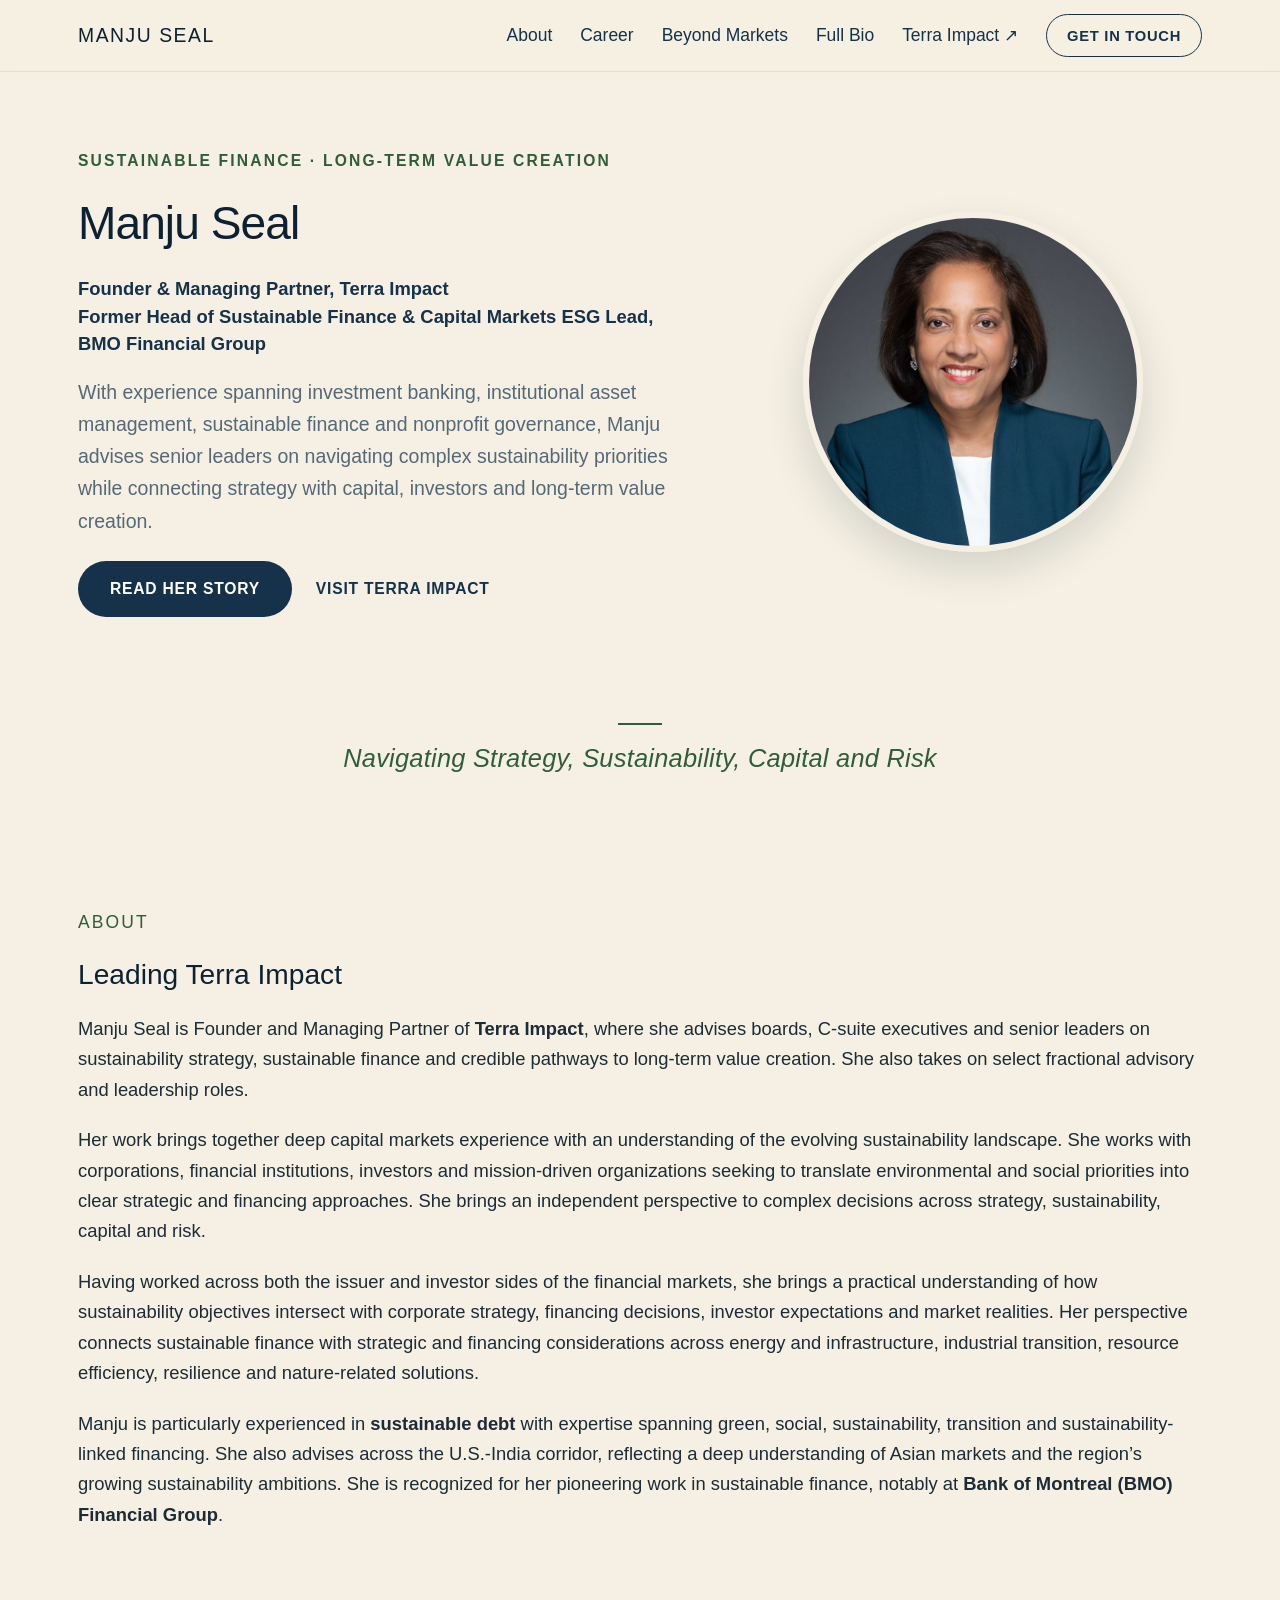
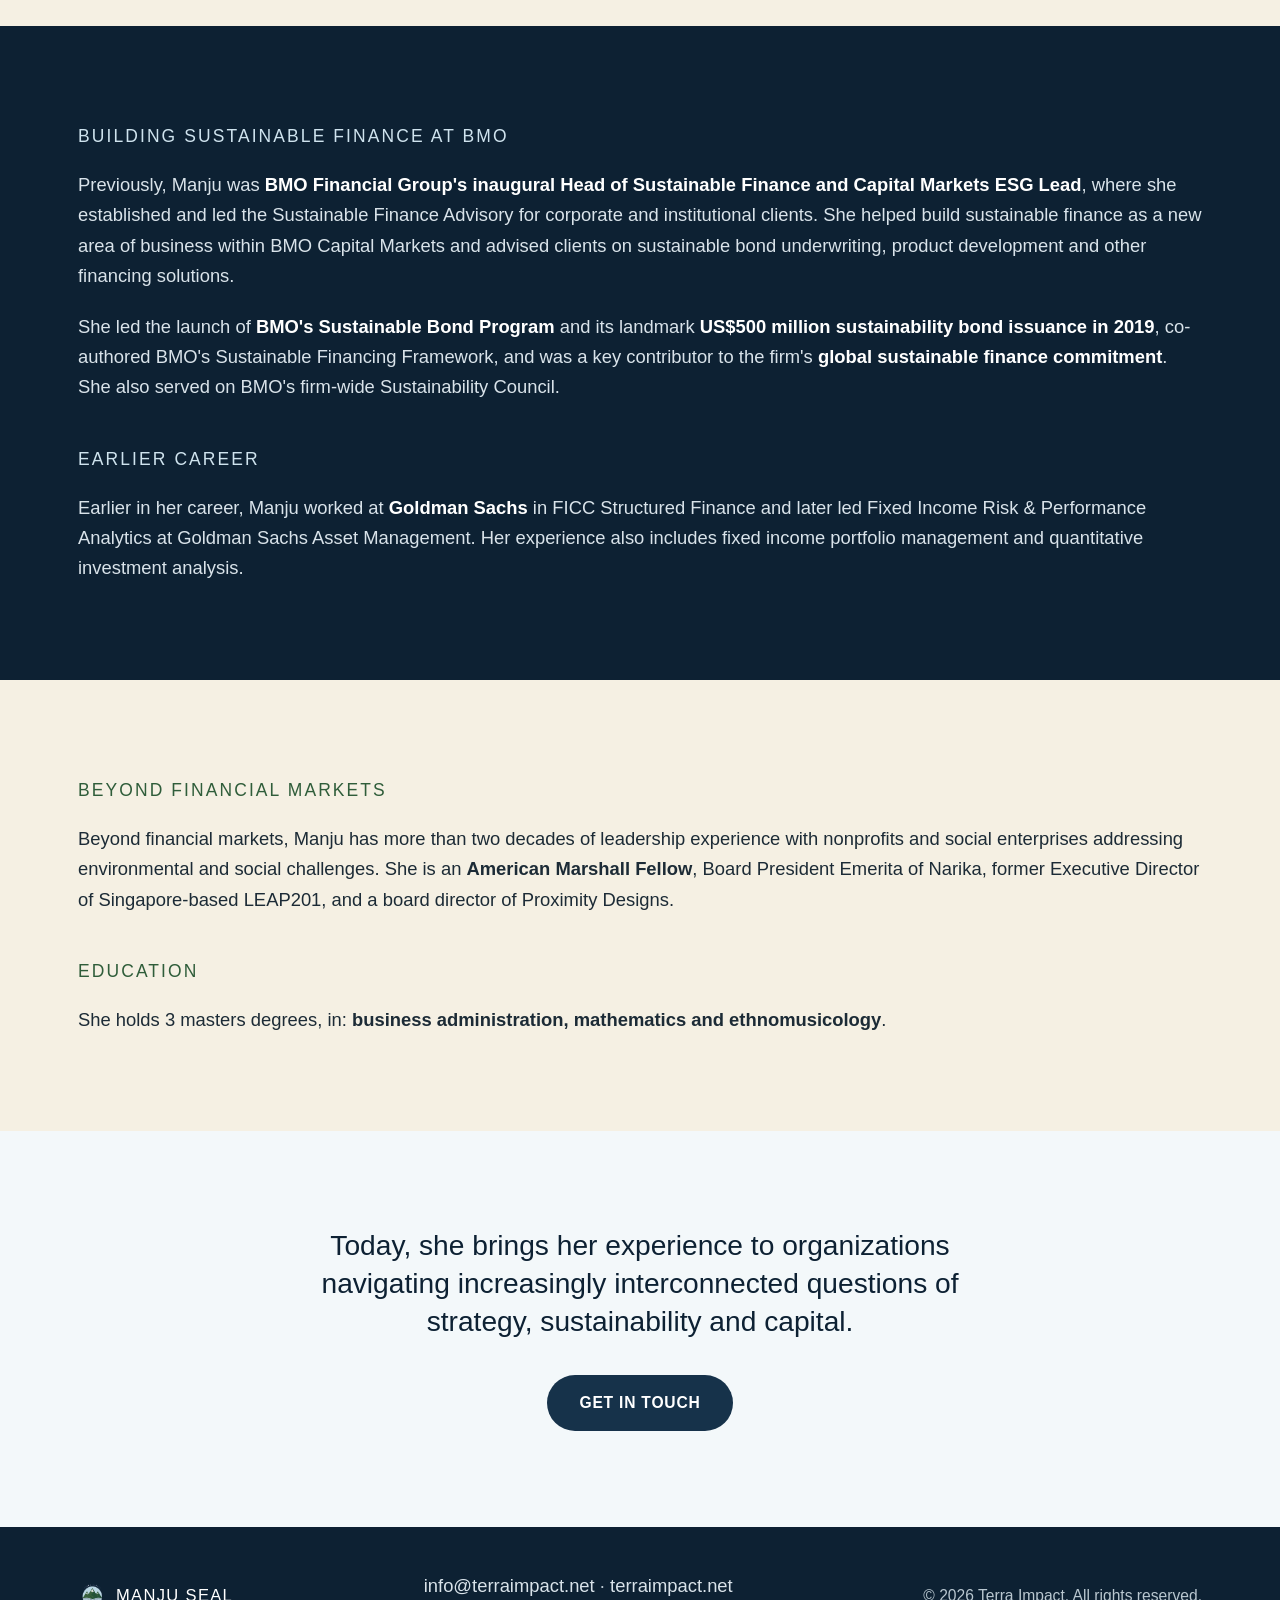
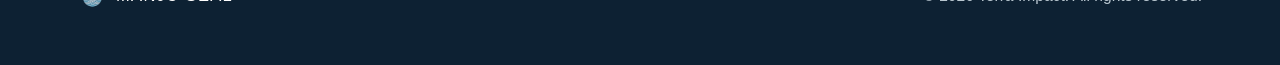
==== index.html @ d2398f26 "Add files via upload" ====
<!DOCTYPE html>
<html lang="en">
<head>
<meta charset="UTF-8">
<meta name="viewport" content="width=device-width, initial-scale=1.0">
<title>Manju Seal | Sustainable Finance &amp; Long-Term Value Creation</title>
<meta name="description" content="Manju Seal is Founder &amp; Managing Partner of Terra Impact and former Head of Sustainable Finance and Capital Markets ESG Lead at BMO Financial Group.">

<link rel="icon" href="data:,">

<link rel="stylesheet" href="style.css">
</head>
<body>

<a class="skip-link" href="#main">Skip to content</a>

<header class="site-header" id="top">
  <div class="wrap header-inner">
    <a class="brand" href="#top">
      <span class="brand-name">MANJU SEAL</span>
    </a>
    <button class="nav-toggle" id="navToggle" aria-label="Toggle navigation" aria-expanded="false">
      <span></span><span></span><span></span>
    </button>
    <nav class="site-nav" id="siteNav">
      <a href="#about">About</a>
      <a href="#career">Career</a>
      <a href="#beyond">Beyond Markets</a>
      <a href="full-bio.html">Full Bio</a>
      <a href="https://terraimpact.net" target="_blank" rel="noopener">Terra Impact &#8599;</a>
      <a href="#contact" class="nav-cta">Get in Touch</a>
    </nav>
  </div>
</header>

<main id="main">

  <!-- HERO -->
  <section class="hero">
    <div class="wrap hero-grid">
      <div class="hero-copy">
        <p class="eyebrow">Sustainable Finance &middot; Long-Term Value Creation</p>
        <h1>Manju Seal</h1>
        <p class="hero-role">Founder &amp; Managing Partner, Terra Impact<br>Former Head of Sustainable Finance &amp; Capital Markets ESG Lead, BMO Financial Group</p>
        <p class="lede">With experience spanning investment banking, institutional asset management, sustainable finance and nonprofit governance, Manju advises senior leaders on navigating complex sustainability priorities while connecting strategy with capital, investors and long-term value creation.</p>
        <div class="hero-actions">
          <a href="#about" class="btn btn-primary">Read Her Story</a>
          <a href="https://terraimpact.net" class="btn btn-ghost" target="_blank" rel="noopener">Visit Terra Impact</a>
        </div>
      </div>
      <div class="hero-mark">
        <div class="headshot-frame">
          <img src="assets/headshot.jpg" alt="Manju Seal" class="headshot-img" onerror="this.parentElement.classList.add('headshot-empty'); this.remove();">
        </div>
      </div>
    </div>
  </section>

  <!-- TAGLINE -->
  <section class="section tagline-section">
    <div class="wrap">
      <div class="tagline-rule"></div>
      <p class="tagline">Navigating Strategy, Sustainability, Capital and Risk</p>
    </div>
  </section>

  <!-- ABOUT -->
  <section class="section" id="about">
    <div class="wrap">
      <p class="kicker">About</p>
      <p class="section-lede">Leading Terra Impact</p>
      <p>Manju Seal is Founder and Managing Partner of <strong>Terra Impact</strong>, where she advises boards, C-suite executives and senior leaders on sustainability strategy, sustainable finance and credible pathways to long-term value creation. She also takes on select fractional advisory and leadership roles.</p>
      <p>Her work brings together deep capital markets experience with an understanding of the evolving sustainability landscape. She works with corporations, financial institutions, investors and mission-driven organizations seeking to translate environmental and social priorities into clear strategic and financing approaches. She brings an independent perspective to complex decisions across strategy, sustainability, capital and risk.</p>
      <p>Having worked across both the issuer and investor sides of the financial markets, she brings a practical understanding of how sustainability objectives intersect with corporate strategy, financing decisions, investor expectations and market realities. Her perspective connects sustainable finance with strategic and financing considerations across energy and infrastructure, industrial transition, resource efficiency, resilience and nature-related solutions.</p>
      <p>Manju is particularly experienced in <strong>sustainable debt</strong> with expertise spanning green, social, sustainability, transition and sustainability-linked financing. She also advises across the U.S.-India corridor, reflecting a deep understanding of Asian markets and the region&rsquo;s growing sustainability ambitions. She is recognized for her pioneering work in sustainable finance, notably at <strong>Bank of Montreal (BMO) Financial Group</strong>.</p>
    </div>
  </section>

  <!-- CAREER -->
  <section class="section dark-band" id="career">
    <div class="wrap">
      <p class="kicker">Building Sustainable Finance at BMO</p>
      <p>Previously, Manju was <strong>BMO Financial Group's inaugural Head of Sustainable Finance and Capital Markets ESG Lead</strong>, where she established and led the Sustainable Finance Advisory for corporate and institutional clients. She helped build sustainable finance as a new area of business within BMO Capital Markets and advised clients on sustainable bond underwriting, product development and other financing solutions.</p>
      <p>She led the launch of <strong>BMO's Sustainable Bond Program</strong> and its landmark <strong>US$500 million sustainability bond issuance in 2019</strong>, co-authored BMO's Sustainable Financing Framework, and was a key contributor to the firm's <strong>global sustainable finance commitment</strong>. She also served on BMO's firm-wide Sustainability Council.</p>

      <p class="kicker" style="margin-top:2.4em;">Earlier Career</p>
      <p>Earlier in her career, Manju worked at <strong>Goldman Sachs</strong> in FICC Structured Finance and later led Fixed Income Risk &amp; Performance Analytics at Goldman Sachs Asset Management. Her experience also includes fixed income portfolio management and quantitative investment analysis.</p>
    </div>
  </section>

  <!-- BEYOND MARKETS -->
  <section class="section" id="beyond">
    <div class="wrap">
      <p class="kicker">Beyond Financial Markets</p>
      <p>Beyond financial markets, Manju has more than two decades of leadership experience with nonprofits and social enterprises addressing environmental and social challenges. She is an <strong>American Marshall Fellow</strong>, Board President Emerita of Narika, former Executive Director of Singapore-based LEAP201, and a board director of Proximity Designs.</p>

      <p class="kicker" style="margin-top:2.4em;">Education</p>
      <p>She holds 3 masters degrees, in: <strong>business administration, mathematics and ethnomusicology</strong>.</p>
    </div>
  </section>

  <!-- CONTACT -->
  <section class="section closing" id="contact">
    <div class="wrap narrow">
      <p class="section-lede center">Today, she brings her experience to organizations navigating increasingly interconnected questions of strategy, sustainability and capital.</p>
      <div class="center">
        <a href="mailto:info@terraimpact.net" class="btn btn-primary">Get in Touch</a>
      </div>
    </div>
  </section>

</main>

<footer class="site-footer">
  <div class="wrap footer-inner">
    <div class="footer-brand">
      <img src="assets/logo.png" alt="Terra Impact" class="footer-mark">
      <span>MANJU SEAL</span>
    </div>
    <p class="footer-contact"><a href="mailto:info@terraimpact.net">info@terraimpact.net</a> &middot; <a href="https://terraimpact.net" target="_blank" rel="noopener">terraimpact.net</a></p>
    <p class="footer-copy">&copy; <span id="year"></span> Terra Impact. All rights reserved.</p>
  </div>
</footer>

<script src="script.js"></script>
</body>
</html>
---- style.css ----
/* ---------- Design tokens ---------- */
:root{
  --navy: #16324a;
  --navy-deep: #0d2133;
  --forest: #2f5d3a;
  --forest-dark: #204028;
  --sky: #cfe3ee;
  --sky-light: #f3f8fa;
  --cream: #f5f0e3;
  --ink: #1c2b36;
  --muted: #566878;
  --white: #f5f0e3;
  --line: #e5dfd0;
  --radius: 10px;
  --font: "Optima", "Optima Nova", "Optima Std", Candara, "Segoe UI", "Century Gothic", "URW Gothic", sans-serif;
  --serif: var(--font);
  --sans: var(--font);
  --max: 1180px;
  --max-narrow: 800px;
}

*,*::before,*::after{ box-sizing: border-box; }
html{ scroll-behavior: smooth; font-size: 115%; }
body{
  margin:0;
  font-family: var(--font);
  font-weight: 500;
  color: var(--ink);
  background: var(--white);
  line-height: 1.65;
  -webkit-font-smoothing: antialiased;
}
img{ max-width:100%; display:block; }
a{ color: inherit; }

.wrap{
  max-width: var(--max);
  margin: 0 auto;
  padding: 0 28px;
}
.wrap.narrow{ max-width: var(--max-narrow); }

.skip-link{
  position:absolute; left:-999px; top:auto;
  background:var(--navy); color:#fff; padding:12px 18px; z-index:200;
}
.skip-link:focus{ left: 16px; top: 16px; }

h1,h2,h3,h4{
  font-family: var(--serif);
  font-weight: 500;
  color: var(--navy-deep);
  margin: 0 0 0.5em;
}
h1{ letter-spacing: -0.02em; }

p{ margin: 0 0 1.1em; }
p:last-child{ margin-bottom:0; }

.kicker{
  font-family: var(--serif);
  font-size: 0.95rem;
  letter-spacing: 0.12em;
  text-transform: uppercase;
  color: var(--forest);
  margin: 0 0 1.1em;
}
.kicker.center{ text-align:center; }
.kicker.light{ color: var(--sky); text-shadow: 0 1px 10px rgba(9,20,30,0.55); }

.section-lede{
  font-family: var(--serif);
  font-size: clamp(1.4rem, 2.2vw, 1.9rem);
  color: var(--navy-deep);
  line-height: 1.35;
  margin-bottom: 0.7em;
}
.section-lede.center{ text-align:center; }
.section-lede.light{ color:#fff; text-shadow: 0 2px 16px rgba(9,20,30,0.55); }

.callout{
  font-family: var(--serif);
  font-size: 1.25rem;
  color: var(--navy);
  border-left: 3px solid var(--forest);
  padding-left: 1.1em;
  margin-top: 1.6em;
}

.center{ text-align:center; }
.light{ color: #eef3f6; text-shadow: 0 1px 10px rgba(9,20,30,0.5); }

/* ---------- Buttons ---------- */
.btn{
  display:inline-block;
  font-family: var(--sans);
  font-weight: 600;
  font-size: 0.85rem;
  letter-spacing: 0.05em;
  text-transform: uppercase;
  padding: 15px 32px;
  border-radius: 999px;
  text-decoration:none;
  transition: transform .15s ease, background .15s ease, color .15s ease, box-shadow .15s ease;
}
.btn-primary{
  background: var(--navy);
  color: #fff;
}
.btn-primary:hover{ background: var(--forest-dark); transform: translateY(-1px); }
.btn-ghost{
  background:none;
  border:none;
  color: var(--navy);
  padding: 15px 4px;
}
.btn-ghost:hover{ color: var(--forest); text-decoration: underline; }

/* ---------- Header ---------- */
.site-header{
  position: sticky; top:0; z-index: 100;
  background: rgba(245,240,227,0.94);
  backdrop-filter: saturate(180%) blur(8px);
  border-bottom: 1px solid var(--line);
}
.header-inner{
  display:flex; align-items:center; justify-content:space-between;
  padding-top: 14px; padding-bottom: 14px;
}
.brand{
  display:flex; align-items:center; gap:12px;
  text-decoration:none;
}
.brand-mark{ width: 40px; height:40px; }
.brand-name{
  font-family: var(--serif);
  font-size: 1.05rem;
  letter-spacing: 0.08em;
  color: var(--navy-deep);
}
.site-nav{
  display:flex; align-items:center; gap: 28px;
  font-size: 0.95rem;
}
.site-nav a{
  text-decoration:none;
  color: var(--navy);
}
.site-nav a:not(.nav-cta):hover{ color: var(--forest); }
.nav-cta{
  background: transparent;
  border: 1.5px solid var(--navy);
  color: var(--navy) !important;
  padding: 8.5px 20px;
  border-radius: 999px;
  font-weight: 600;
  font-size: 0.8rem;
  letter-spacing: 0.05em;
  text-transform: uppercase;
}
.nav-cta:hover{ background: var(--navy); color:#fff !important; }

.nav-toggle{
  display:none;
  flex-direction:column;
  justify-content:center;
  gap:5px;
  width:32px; height:32px;
  background:none; border:none; cursor:pointer;
  padding:0;
}
.nav-toggle span{
  display:block; height:2px; width:100%;
  background: var(--navy-deep);
}

/* ---------- Hero ---------- */
.hero{
  background: var(--cream);
  padding: 76px 0 90px;
}
.hero-grid{
  display:grid;
  grid-template-columns: 1.15fr 0.85fr;
  align-items:center;
  gap: 48px;
}
.hero .eyebrow{
  font-family: var(--font);
  font-size: 0.85rem;
  font-weight: 600;
  letter-spacing: 0.14em;
  text-transform: uppercase;
  color: var(--forest);
  margin-bottom: 20px;
}
.hero h1{
  color: var(--navy-deep);
  font-size: clamp(2rem, 3.6vw, 2.9rem);
  line-height: 1.28;
  font-weight: 500;
  margin-bottom: 22px;
}
.hero .lede{
  color: var(--muted);
  font-size: 1.06rem;
  max-width: 620px;
}
.hero-actions{
  display:flex; flex-wrap:wrap; align-items:center; gap: 8px 20px;
  margin-top: 24px;
}
.hero-mark{
  display:flex;
  justify-content:center;
}
.hero-logo-graphic{
  width: 100%;
  max-width: 380px;
}

/* ---------- Generic sections ---------- */
.section{
  padding: 96px 0;
}
.market{ background: var(--sky-light); }

/* ---------- Services ---------- */
.service-grid{
  display:grid;
  grid-template-columns: repeat(2, 1fr);
  gap: 28px;
  margin-top: 20px;
}
.service-card{
  background: var(--white);
  border: 1px solid var(--line);
  border-radius: var(--radius);
  padding: 36px;
  position:relative;
}
.service-index{
  font-family: var(--serif);
  color: var(--sky);
  font-size: 2.6rem;
  line-height:1;
  position:absolute;
  top: 24px; right: 30px;
}
.service-card h3{
  font-size: 1.35rem;
  max-width: 85%;
}
.service-tag{
  font-family: var(--serif);
  color: var(--forest);
  font-size: 1.05rem;
  margin-bottom: 0.9em;
}
.service-work-label{
  font-weight: 600;
  font-size: 0.9rem;
  color: var(--navy);
  margin-bottom: 0.5em;
}
.service-card ul{
  margin: 0 0 1.1em;
  padding-left: 1.1em;
}
.service-card li{
  margin-bottom: 0.4em;
  color: var(--ink);
}
.service-foot{
  color: var(--muted);
  font-size: 0.96rem;
  border-top: 1px solid var(--line);
  padding-top: 1em;
  margin-top: 1.2em;
}

/* ---------- Why / dark band (shared dark-section treatment) ---------- */
.why, .dark-band{ background: var(--navy-deep); color: #eef3f6; }
.why .kicker, .dark-band .kicker{ color: var(--sky); }
.why p, .dark-band p{ color: #d9e3ea; }
.dark-band strong{ color: #fff; }

/* ---------- Hero role / headshot / stats (manjuseal.com) ---------- */
.hero-role{
  font-family: var(--font);
  font-size: 1rem;
  font-weight: 600;
  color: var(--navy);
  line-height: 1.5;
  margin-bottom: 18px;
}
.headshot-frame{
  position:relative;
  width: 100%;
  max-width: 340px;
  aspect-ratio: 1 / 1;
  margin: 0 auto;
  border-radius: 50%;
  overflow:hidden;
  background: linear-gradient(160deg, var(--sky) 0%, var(--sky-light) 100%);
  border: 6px solid var(--white);
  box-shadow: 0 18px 40px rgba(13,33,51,0.14);
}
.headshot-img{
  width:100%; height:100%;
  object-fit: cover;
}
.headshot-empty::after{
  content: "MS";
  position:absolute; inset:0;
  display:flex; align-items:center; justify-content:center;
  font-family: var(--font);
  font-weight:600;
  font-size: 4.5rem;
  letter-spacing: 0.04em;
  color: var(--navy);
  opacity: 0.35;
}

.tagline-section{ padding: 16px 0 36px; }
.tagline-rule{
  width: 44px;
  height: 2px;
  background: var(--forest);
  margin: 0 auto 16px;
}
.tagline{
  font-family: var(--serif);
  font-style: italic;
  font-weight: 500;
  font-size: clamp(1.38rem, 1.8vw, 1.53rem);
  color: var(--forest);
  text-align: center;
  max-width: none;
  margin: 0 auto;
  line-height: 1.4;
  letter-spacing: 0.01em;
  white-space: nowrap;
}
@media (max-width: 900px){
  .tagline{ white-space: normal; max-width: 480px; }
}

.glance{ padding: 64px 0; }
.stat-grid{
  display:grid;
  grid-template-columns: repeat(3, 1fr);
  gap: 24px;
  max-width: 760px;
  margin: 0 auto;
}
.stat{
  text-align:center;
  padding: 8px 12px;
  border-left: 2px solid var(--line);
}
.stat:first-child{ border-left: none; }
.stat-num{
  display:block;
  font-family: var(--font);
  font-weight:600;
  font-size: 1.9rem;
  color: var(--forest);
  margin-bottom: 8px;
}
.stat-label{
  display:block;
  font-size: 0.86rem;
  color: var(--muted);
  line-height:1.5;
}
.why-grid{
  display:grid;
  grid-template-columns: repeat(5, 1fr);
  gap: 20px;
  margin-top: 44px;
}
.why-item{
  background: rgba(255,255,255,0.05);
  border: 1px solid rgba(255,255,255,0.12);
  border-radius: var(--radius);
  padding: 26px 22px;
}
.why-item h4{
  color: #fff;
  font-size: 1.05rem;
  margin-bottom: 0.5em;
}
.why-item p{
  color: #c3d1da;
  font-size: 0.95rem;
  margin: 0;
}

/* ---------- Media banner (background photo + readable text) ---------- */
.hero-media{
  position:absolute; inset:0;
  background-size: cover;
  background-position: center;
}
.hero-scrim{
  position:absolute; inset:0;
  background: linear-gradient(100deg, rgba(9,20,30,0.82) 0%, rgba(9,20,30,0.6) 32%, rgba(9,20,30,0.18) 62%, rgba(9,20,30,0.05) 100%);
}

/* ---------- Global ---------- */
.global{
  position:relative;
  min-height: 70vh;
  display:flex;
  align-items:center;
  overflow:hidden;
  color:#fff;
}
.global-content{ position:relative; max-width: 760px; padding-top: 90px; padding-bottom: 90px; }
.global-content p{ margin-bottom: 1em; text-shadow: 0 1px 10px rgba(9,20,30,0.5); }

/* ---------- Full bio page ---------- */
.bio-hero{ text-align:center; padding: 64px 0 24px; }
.bio-content{ padding-top: 24px; }
.bio-hero-inner{ max-width: 640px; margin: 0 auto; }
.bio-hero .eyebrow{ justify-content:center; }
.bio-hero .hero-role{ margin-bottom: 0; }
.bio-portrait-ring{
  width: 220px;
  height: 220px;
  margin: 0 auto 30px;
  border-radius: 50%;
  padding: 6px;
  background: linear-gradient(155deg, var(--forest) 0%, var(--sky) 100%);
  box-shadow: 0 20px 48px rgba(13,33,51,0.18);
}
.bio-portrait-ring .headshot-frame{
  width: 100%;
  max-width: none;
  aspect-ratio: 1 / 1;
  border-width: 5px;
  box-shadow: none;
  margin: 0;
}
.bio-back{ margin-top: 2.6em; display:flex; flex-wrap:wrap; justify-content:center; gap: 8px 20px; }

/* ---------- Founder ---------- */
.founder-card{
  background: var(--sky-light);
  border: 1px solid var(--line);
  border-radius: var(--radius);
  padding: 44px;
}
.founder-title{
  font-family: var(--serif);
  color: var(--forest);
  font-size: 1.05rem;
  margin-bottom: 1em;
}
.bio-toggle{ margin-top: 1.6em; }
.bio-toggle summary{
  cursor:pointer;
  font-family: var(--serif);
  color: var(--navy-deep);
  font-weight: 500;
  font-size: 1.05rem;
  list-style:none;
}
.bio-toggle summary::-webkit-details-marker{ display:none; }
.bio-toggle summary::before{ content: ""; }
.full-bio{
  margin-top: 24px;
  padding-top: 24px;
  border-top: 1px solid var(--line);
}
.full-bio p{ color: var(--ink); }

/* ---------- Closing ---------- */
.closing{ background: var(--sky-light); }
.closing .btn{ margin-top: 14px; }

/* ---------- Footer ---------- */
.site-footer{
  background: var(--navy-deep);
  color: #b9c7d0;
  padding: 44px 0;
}
.footer-inner{
  display:flex; flex-wrap:wrap; align-items:center; justify-content:space-between; gap: 16px;
}
.footer-brand{ display:flex; align-items:center; gap:10px; }
.footer-mark{ width:28px; height:28px; }
.footer-brand span{
  font-family: var(--serif);
  letter-spacing: 0.08em;
  color:#fff;
  font-size: 0.9rem;
}
.footer-contact a{ text-decoration:none; color:#d9e3ea; }
.footer-contact a:hover{ color:#fff; }
.footer-copy{ font-size: 0.85rem; margin:0; }

/* ---------- Responsive ---------- */
@media (max-width: 900px){
  .service-grid{ grid-template-columns: 1fr; }
  .why-grid{ grid-template-columns: repeat(2, 1fr); }
  .hero-grid{ grid-template-columns: 1fr; gap: 8px; }
  .hero-mark{ order: -1; }
  .hero-logo-graphic{ max-width: 220px; margin: 0 auto 8px; }
  .headshot-frame{ max-width: 220px; margin-bottom: 8px; }
  .stat-grid{ grid-template-columns: 1fr; gap: 28px; }
  .stat{ border-left:none; }
}

@media (max-width: 720px){
  .nav-toggle{ display:flex; }
  .site-nav{
    position:absolute;
    top: 100%; left:0; right:0;
    background: var(--white);
    border-bottom: 1px solid var(--line);
    flex-direction:column;
    align-items:flex-start;
    gap: 0;
    padding: 8px 28px 20px;
    display:none;
  }
  .site-nav.open{ display:flex; }
  .site-nav a{ padding: 12px 0; width:100%; }
  .nav-cta{ margin-top: 8px; text-align:center; }

  .hero{ padding: 44px 0 56px; }
  .section{ padding: 64px 0; }
  .why-grid{ grid-template-columns: 1fr; }
  .founder-card{ padding: 28px; }
}
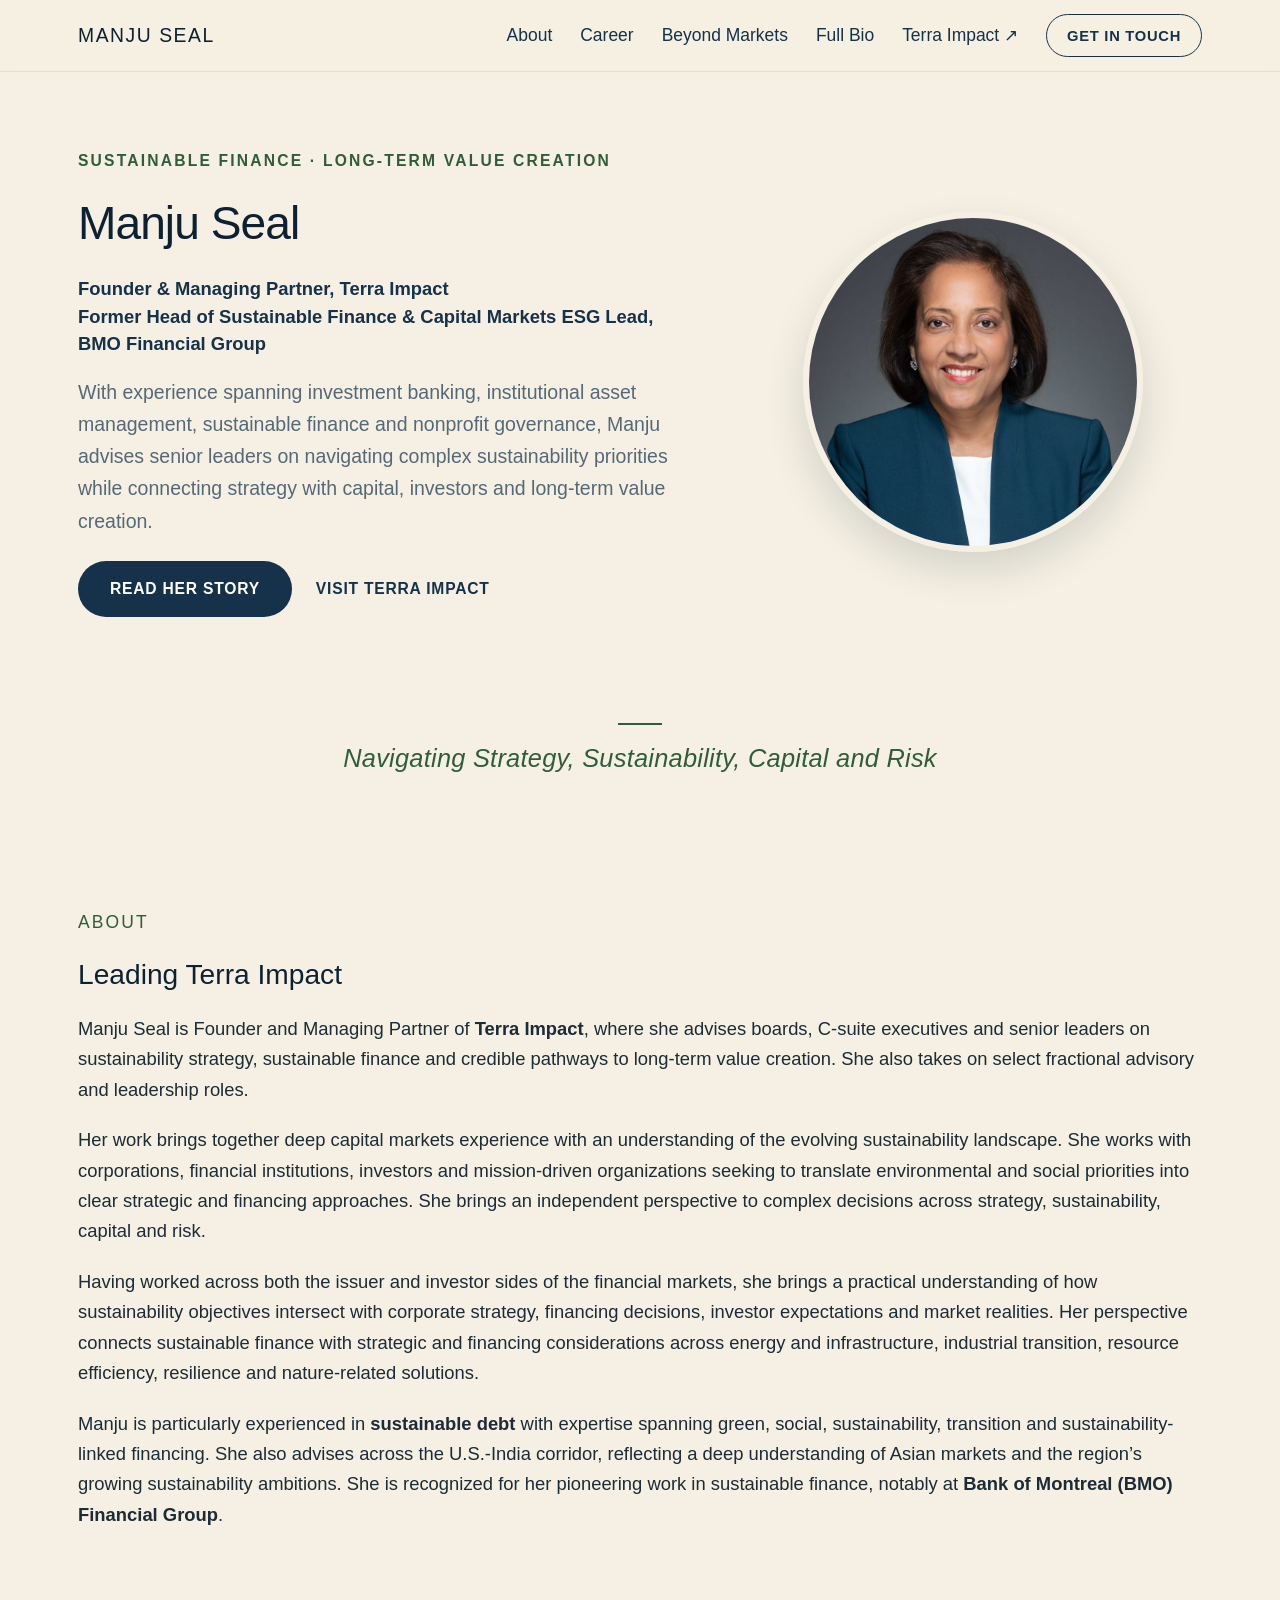
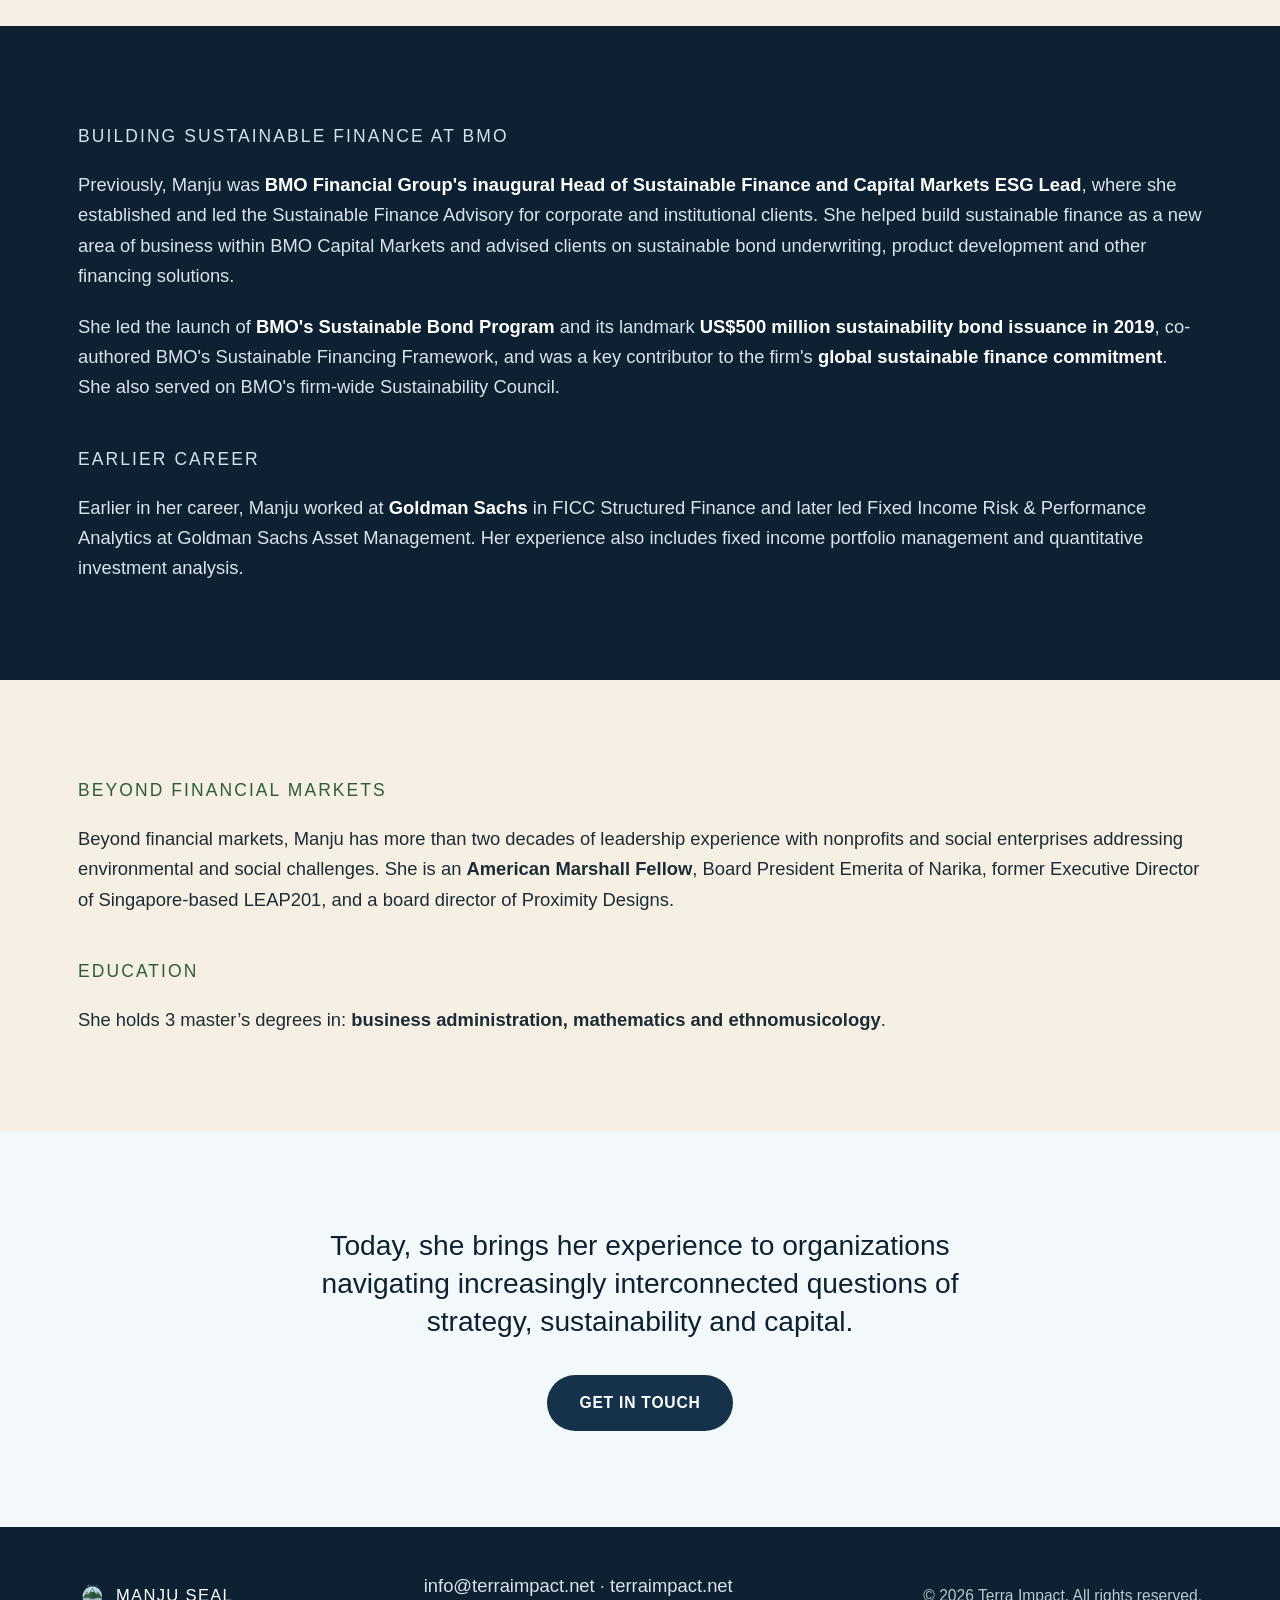
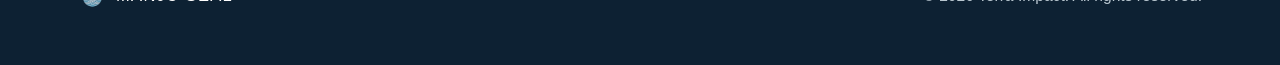
==== commit 0b1fb505: "Add files via upload" ====
--- a/index.html
+++ b/index.html
@@ -95,7 +95,7 @@
       <p>Beyond financial markets, Manju has more than two decades of leadership experience with nonprofits and social enterprises addressing environmental and social challenges. She is an <strong>American Marshall Fellow</strong>, Board President Emerita of Narika, former Executive Director of Singapore-based LEAP201, and a board director of Proximity Designs.</p>
 
       <p class="kicker" style="margin-top:2.4em;">Education</p>
-      <p>She holds 3 masters degrees, in: <strong>business administration, mathematics and ethnomusicology</strong>.</p>
+      <p>She holds 3 master&rsquo;s degrees in: <strong>business administration, mathematics and ethnomusicology</strong>.</p>
     </div>
   </section>
 
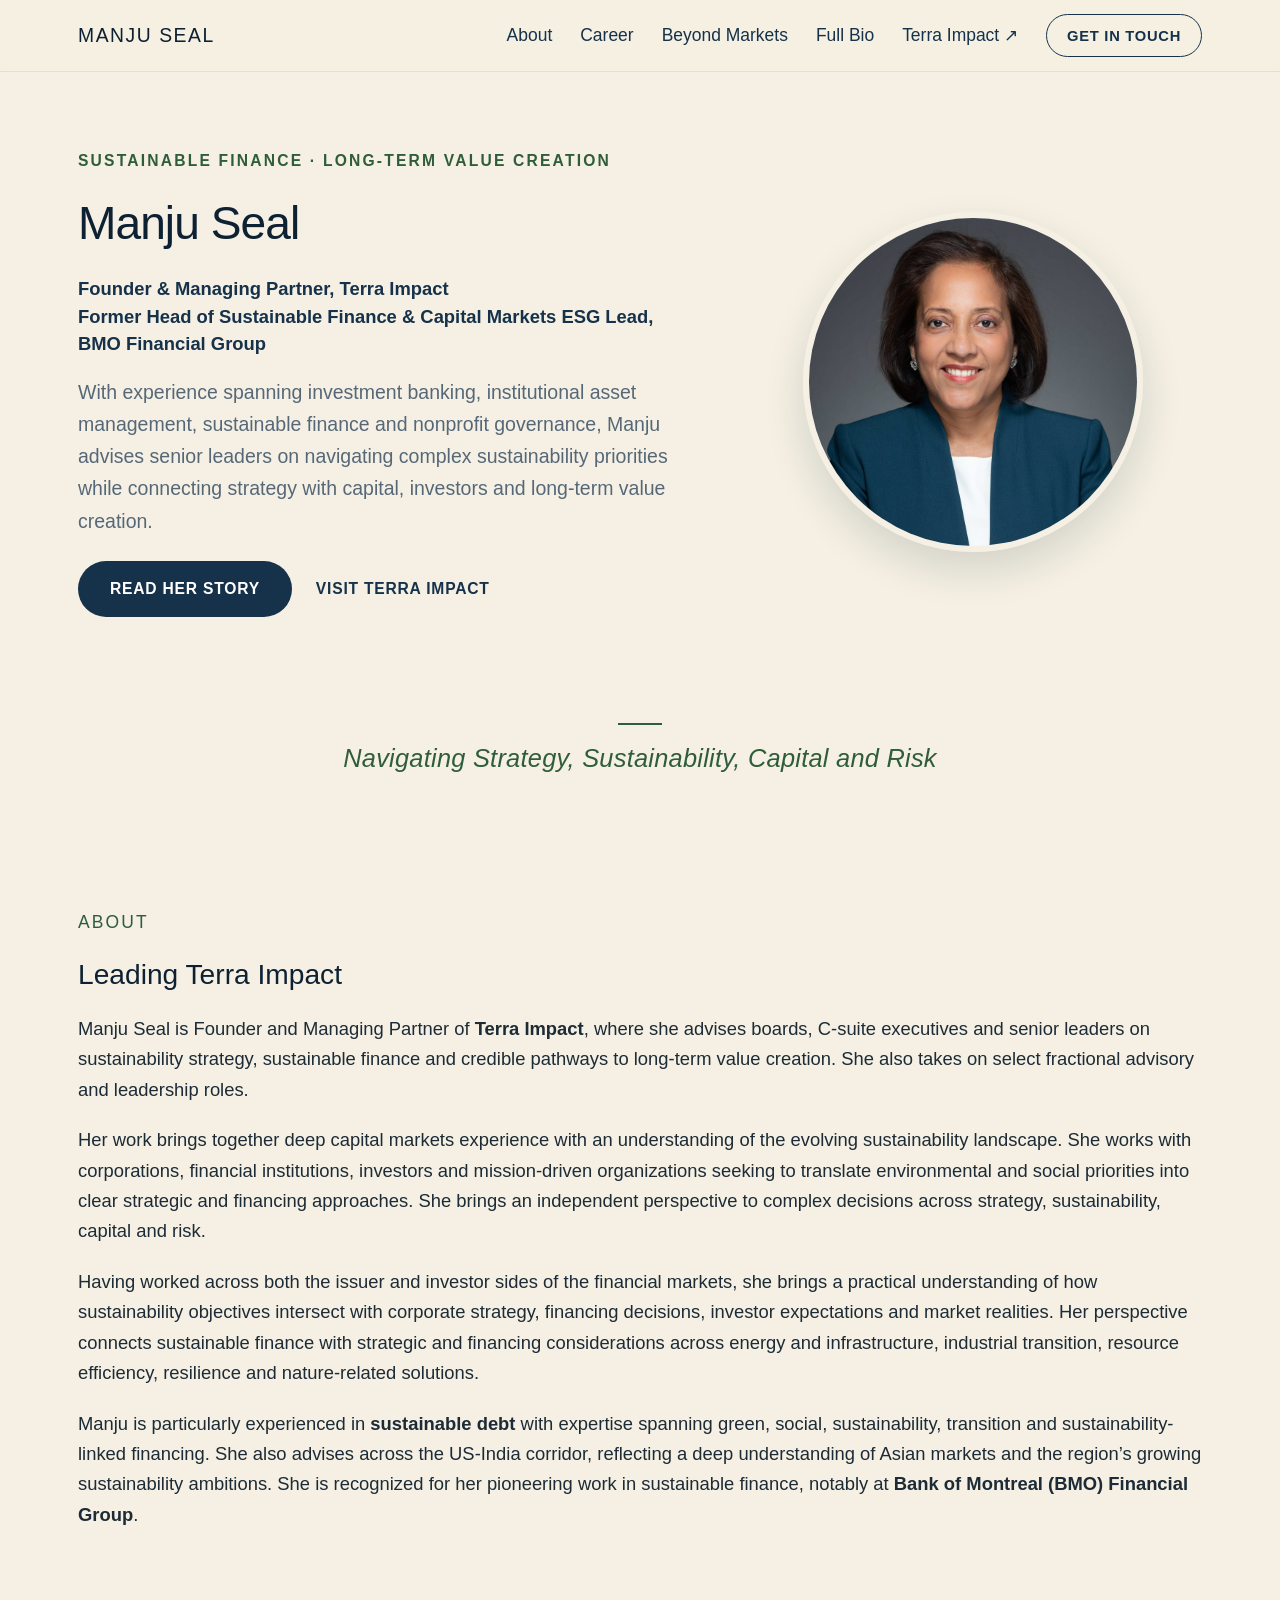
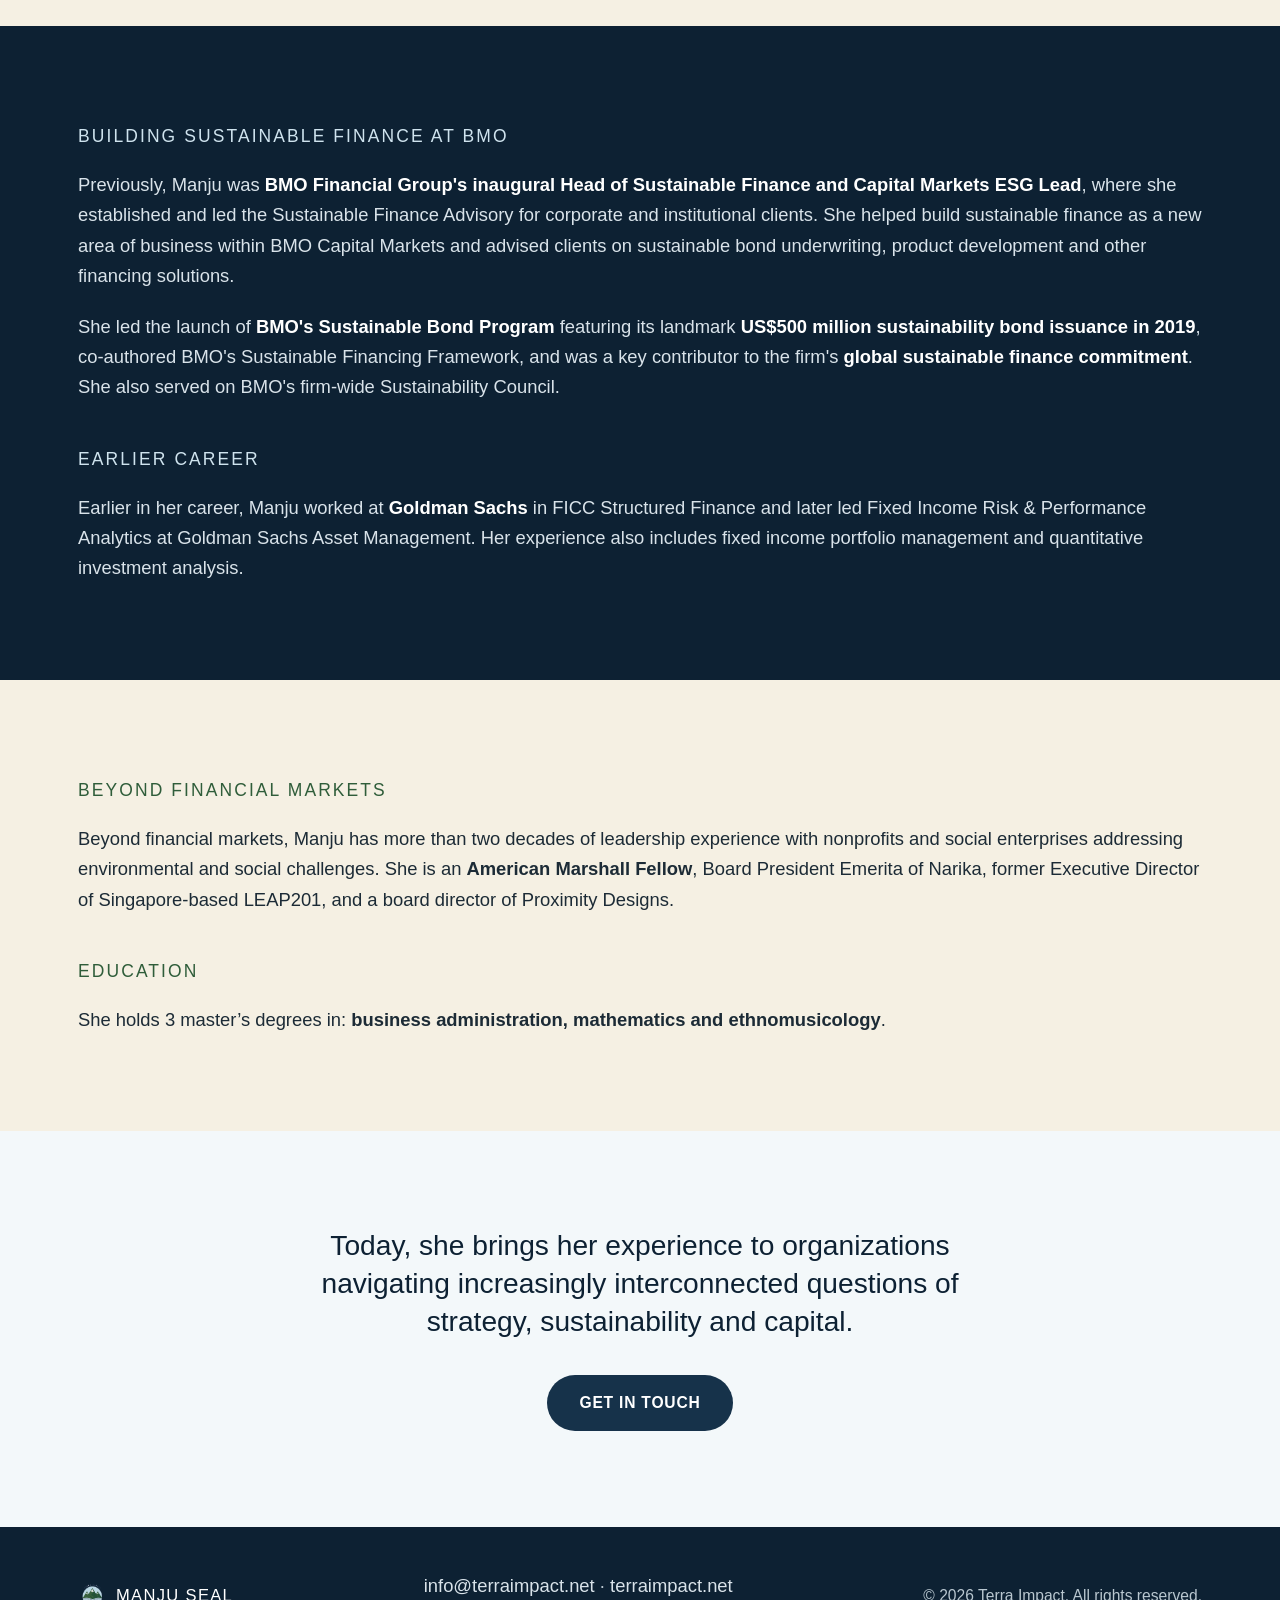
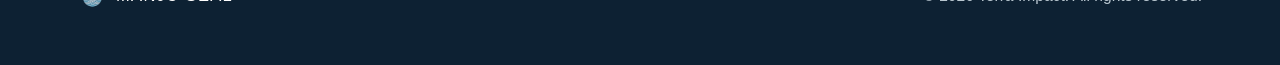
==== commit 836d289f: "Add files via upload" ====
--- a/index.html
+++ b/index.html
@@ -6,7 +6,8 @@
 <title>Manju Seal | Sustainable Finance &amp; Long-Term Value Creation</title>
 <meta name="description" content="Manju Seal is Founder &amp; Managing Partner of Terra Impact and former Head of Sustainable Finance and Capital Markets ESG Lead at BMO Financial Group.">
 
-<link rel="icon" href="data:,">
+<link rel="icon" type="image/png" sizes="32x32" href="assets/favicon-32.png">
+<link rel="apple-touch-icon" sizes="180x180" href="assets/favicon-180.png">
 
 <link rel="stylesheet" href="style.css">
 </head>
@@ -72,7 +73,7 @@
       <p>Manju Seal is Founder and Managing Partner of <strong>Terra Impact</strong>, where she advises boards, C-suite executives and senior leaders on sustainability strategy, sustainable finance and credible pathways to long-term value creation. She also takes on select fractional advisory and leadership roles.</p>
       <p>Her work brings together deep capital markets experience with an understanding of the evolving sustainability landscape. She works with corporations, financial institutions, investors and mission-driven organizations seeking to translate environmental and social priorities into clear strategic and financing approaches. She brings an independent perspective to complex decisions across strategy, sustainability, capital and risk.</p>
       <p>Having worked across both the issuer and investor sides of the financial markets, she brings a practical understanding of how sustainability objectives intersect with corporate strategy, financing decisions, investor expectations and market realities. Her perspective connects sustainable finance with strategic and financing considerations across energy and infrastructure, industrial transition, resource efficiency, resilience and nature-related solutions.</p>
-      <p>Manju is particularly experienced in <strong>sustainable debt</strong> with expertise spanning green, social, sustainability, transition and sustainability-linked financing. She also advises across the U.S.-India corridor, reflecting a deep understanding of Asian markets and the region&rsquo;s growing sustainability ambitions. She is recognized for her pioneering work in sustainable finance, notably at <strong>Bank of Montreal (BMO) Financial Group</strong>.</p>
+      <p>Manju is particularly experienced in <strong>sustainable debt</strong> with expertise spanning green, social, sustainability, transition and sustainability-linked financing. She also advises across the US-India corridor, reflecting a deep understanding of Asian markets and the region&rsquo;s growing sustainability ambitions. She is recognized for her pioneering work in sustainable finance, notably at <strong>Bank of Montreal (BMO) Financial Group</strong>.</p>
     </div>
   </section>
 
@@ -81,7 +82,7 @@
     <div class="wrap">
       <p class="kicker">Building Sustainable Finance at BMO</p>
       <p>Previously, Manju was <strong>BMO Financial Group's inaugural Head of Sustainable Finance and Capital Markets ESG Lead</strong>, where she established and led the Sustainable Finance Advisory for corporate and institutional clients. She helped build sustainable finance as a new area of business within BMO Capital Markets and advised clients on sustainable bond underwriting, product development and other financing solutions.</p>
-      <p>She led the launch of <strong>BMO's Sustainable Bond Program</strong> and its landmark <strong>US$500 million sustainability bond issuance in 2019</strong>, co-authored BMO's Sustainable Financing Framework, and was a key contributor to the firm's <strong>global sustainable finance commitment</strong>. She also served on BMO's firm-wide Sustainability Council.</p>
+      <p>She led the launch of <strong>BMO's Sustainable Bond Program</strong> featuring its landmark <strong>US$500 million sustainability bond issuance in 2019</strong>, co-authored BMO's Sustainable Financing Framework, and was a key contributor to the firm's <strong>global sustainable finance commitment</strong>. She also served on BMO's firm-wide Sustainability Council.</p>
 
       <p class="kicker" style="margin-top:2.4em;">Earlier Career</p>
       <p>Earlier in her career, Manju worked at <strong>Goldman Sachs</strong> in FICC Structured Finance and later led Fixed Income Risk &amp; Performance Analytics at Goldman Sachs Asset Management. Her experience also includes fixed income portfolio management and quantitative investment analysis.</p>
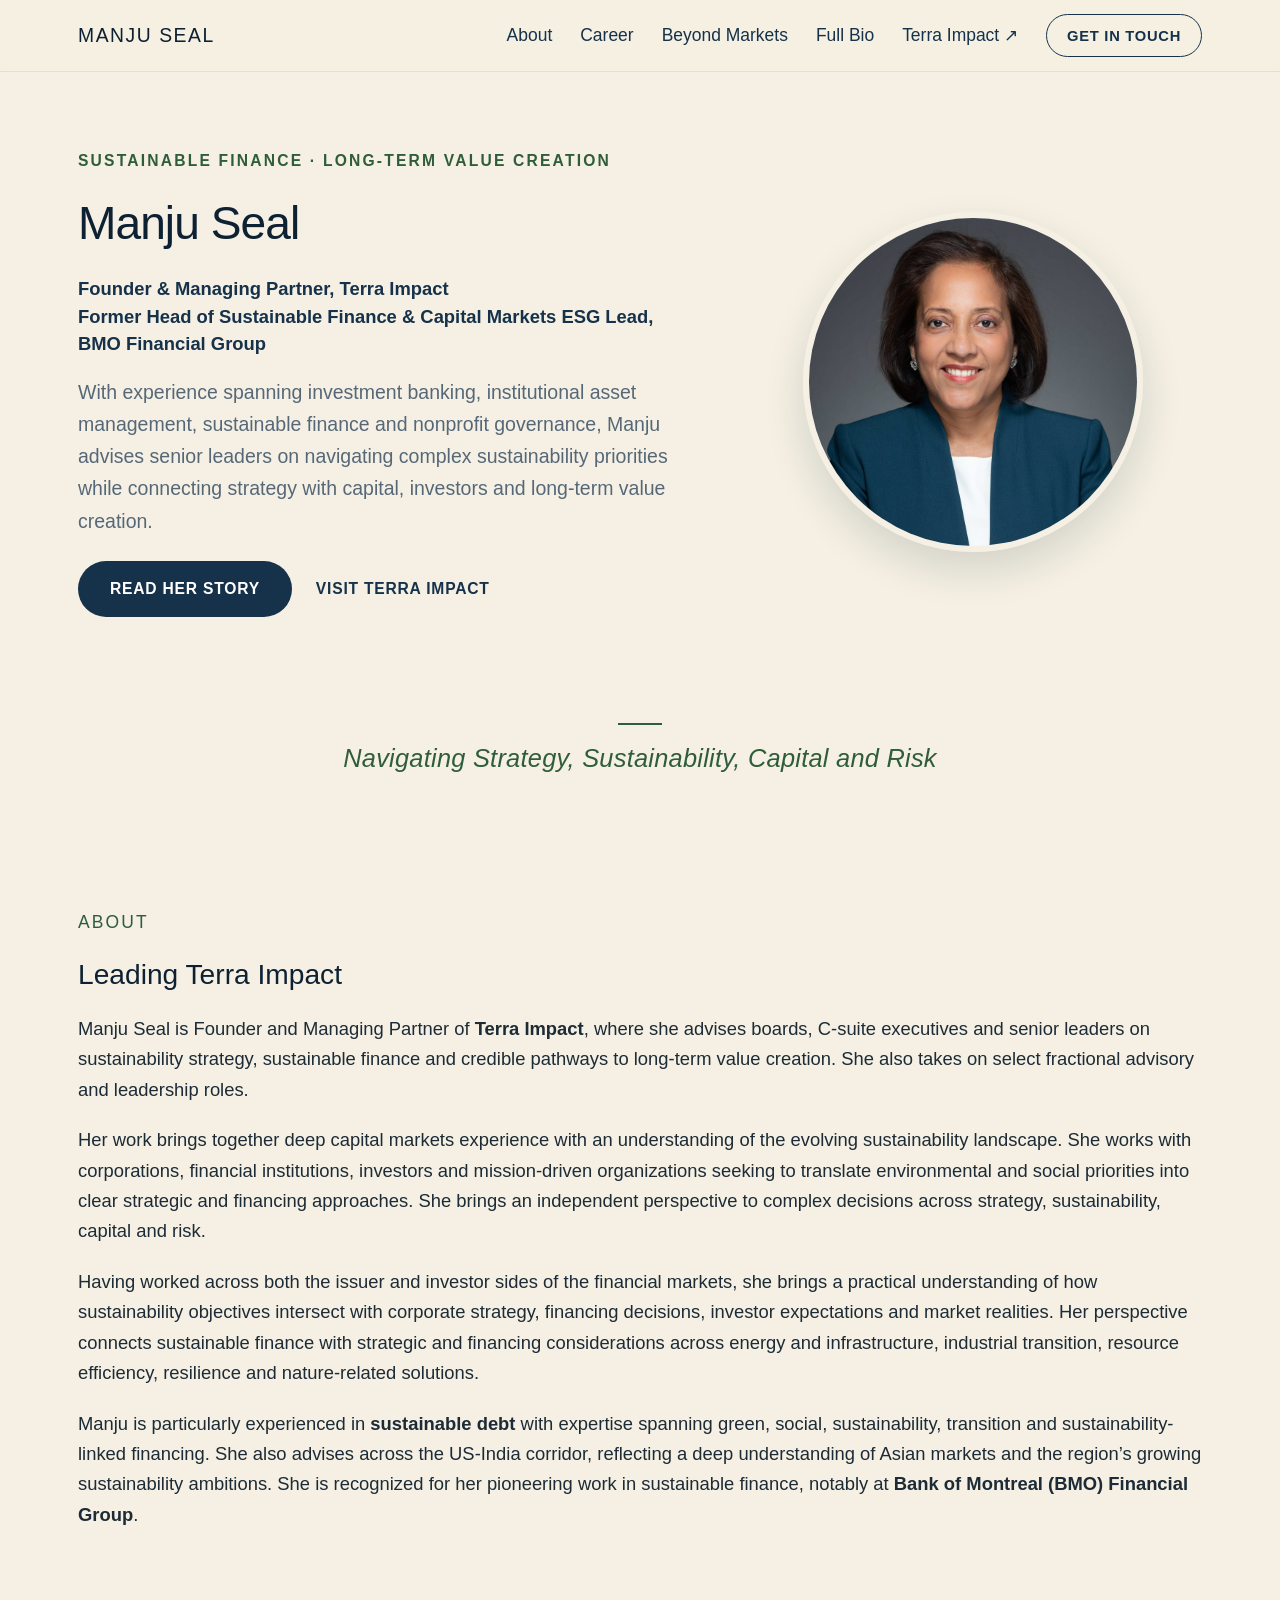
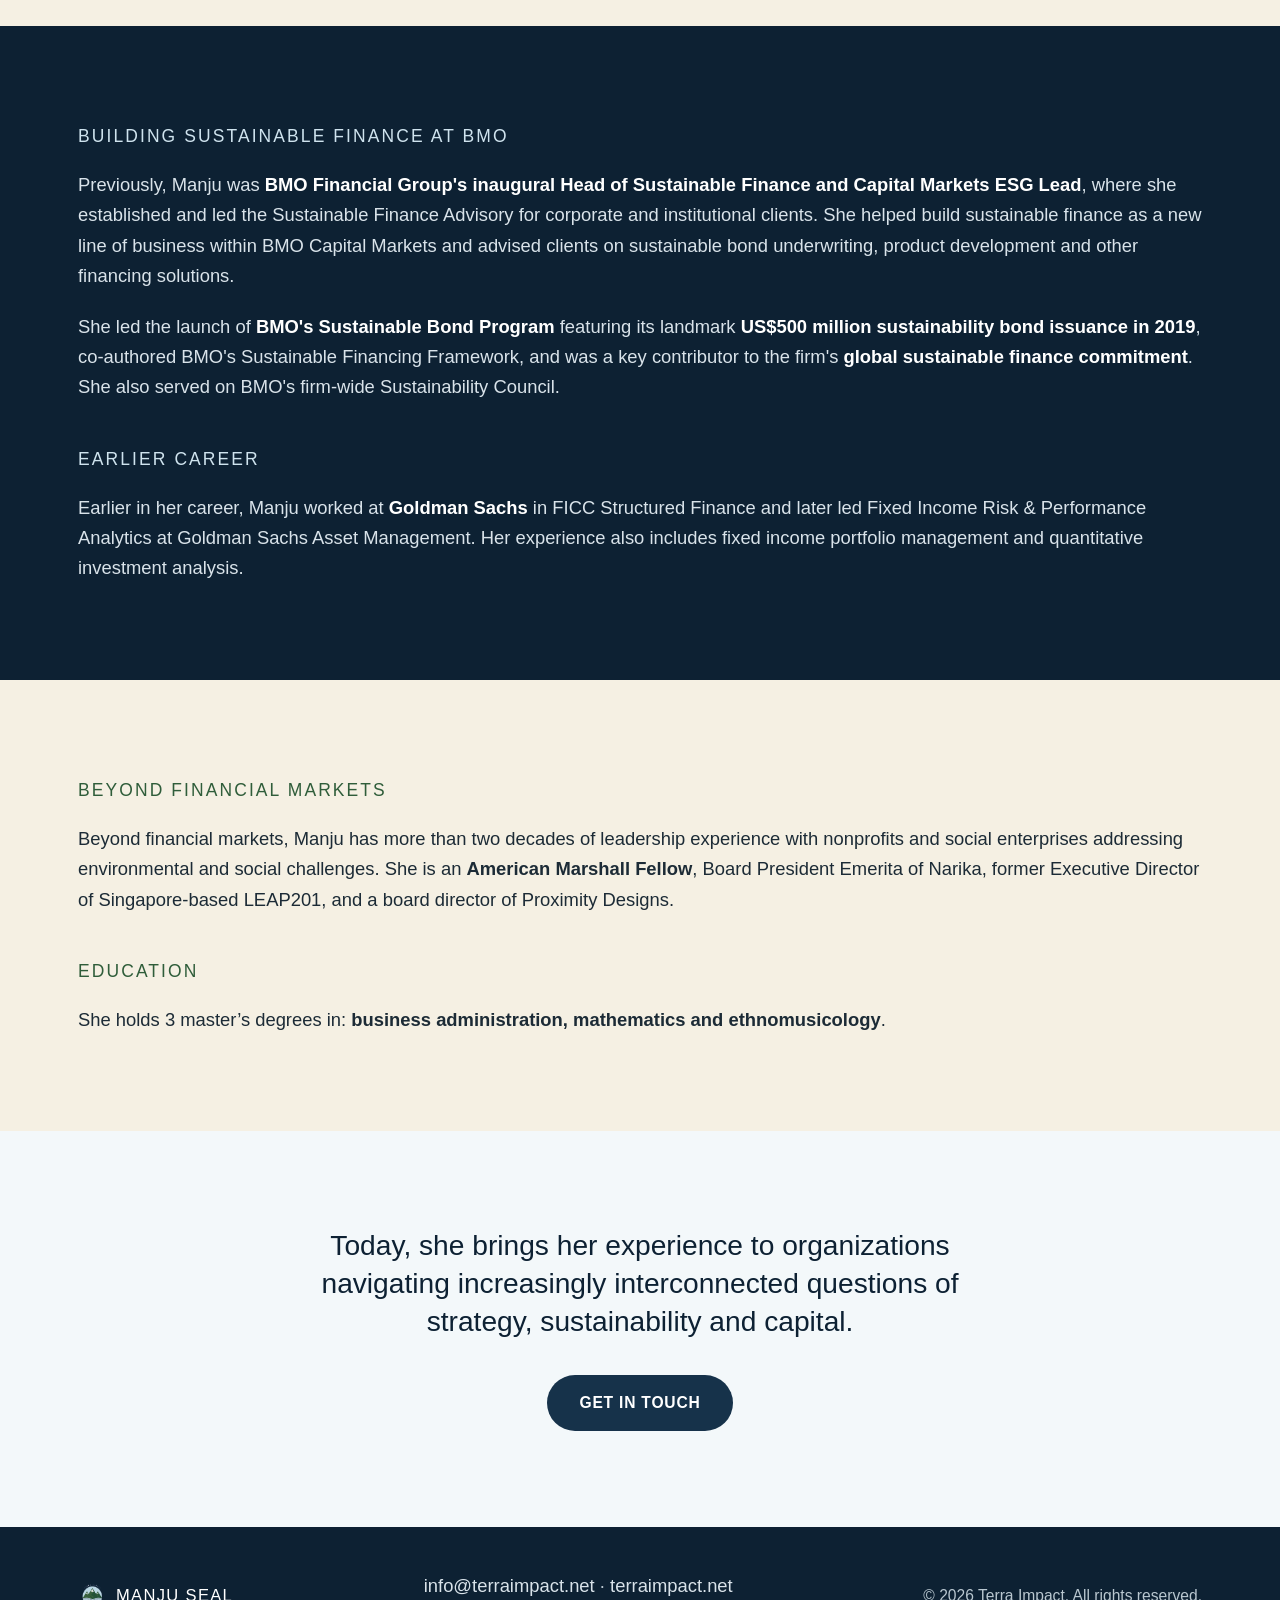
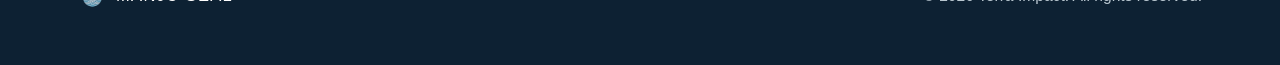
==== commit 96e9846f: "Add files via upload" ====
--- a/index.html
+++ b/index.html
@@ -81,7 +81,7 @@
   <section class="section dark-band" id="career">
     <div class="wrap">
       <p class="kicker">Building Sustainable Finance at BMO</p>
-      <p>Previously, Manju was <strong>BMO Financial Group's inaugural Head of Sustainable Finance and Capital Markets ESG Lead</strong>, where she established and led the Sustainable Finance Advisory for corporate and institutional clients. She helped build sustainable finance as a new area of business within BMO Capital Markets and advised clients on sustainable bond underwriting, product development and other financing solutions.</p>
+      <p>Previously, Manju was <strong>BMO Financial Group's inaugural Head of Sustainable Finance and Capital Markets ESG Lead</strong>, where she established and led the Sustainable Finance Advisory for corporate and institutional clients. She helped build sustainable finance as a new line of business within BMO Capital Markets and advised clients on sustainable bond underwriting, product development and other financing solutions.</p>
       <p>She led the launch of <strong>BMO's Sustainable Bond Program</strong> featuring its landmark <strong>US$500 million sustainability bond issuance in 2019</strong>, co-authored BMO's Sustainable Financing Framework, and was a key contributor to the firm's <strong>global sustainable finance commitment</strong>. She also served on BMO's firm-wide Sustainability Council.</p>
 
       <p class="kicker" style="margin-top:2.4em;">Earlier Career</p>
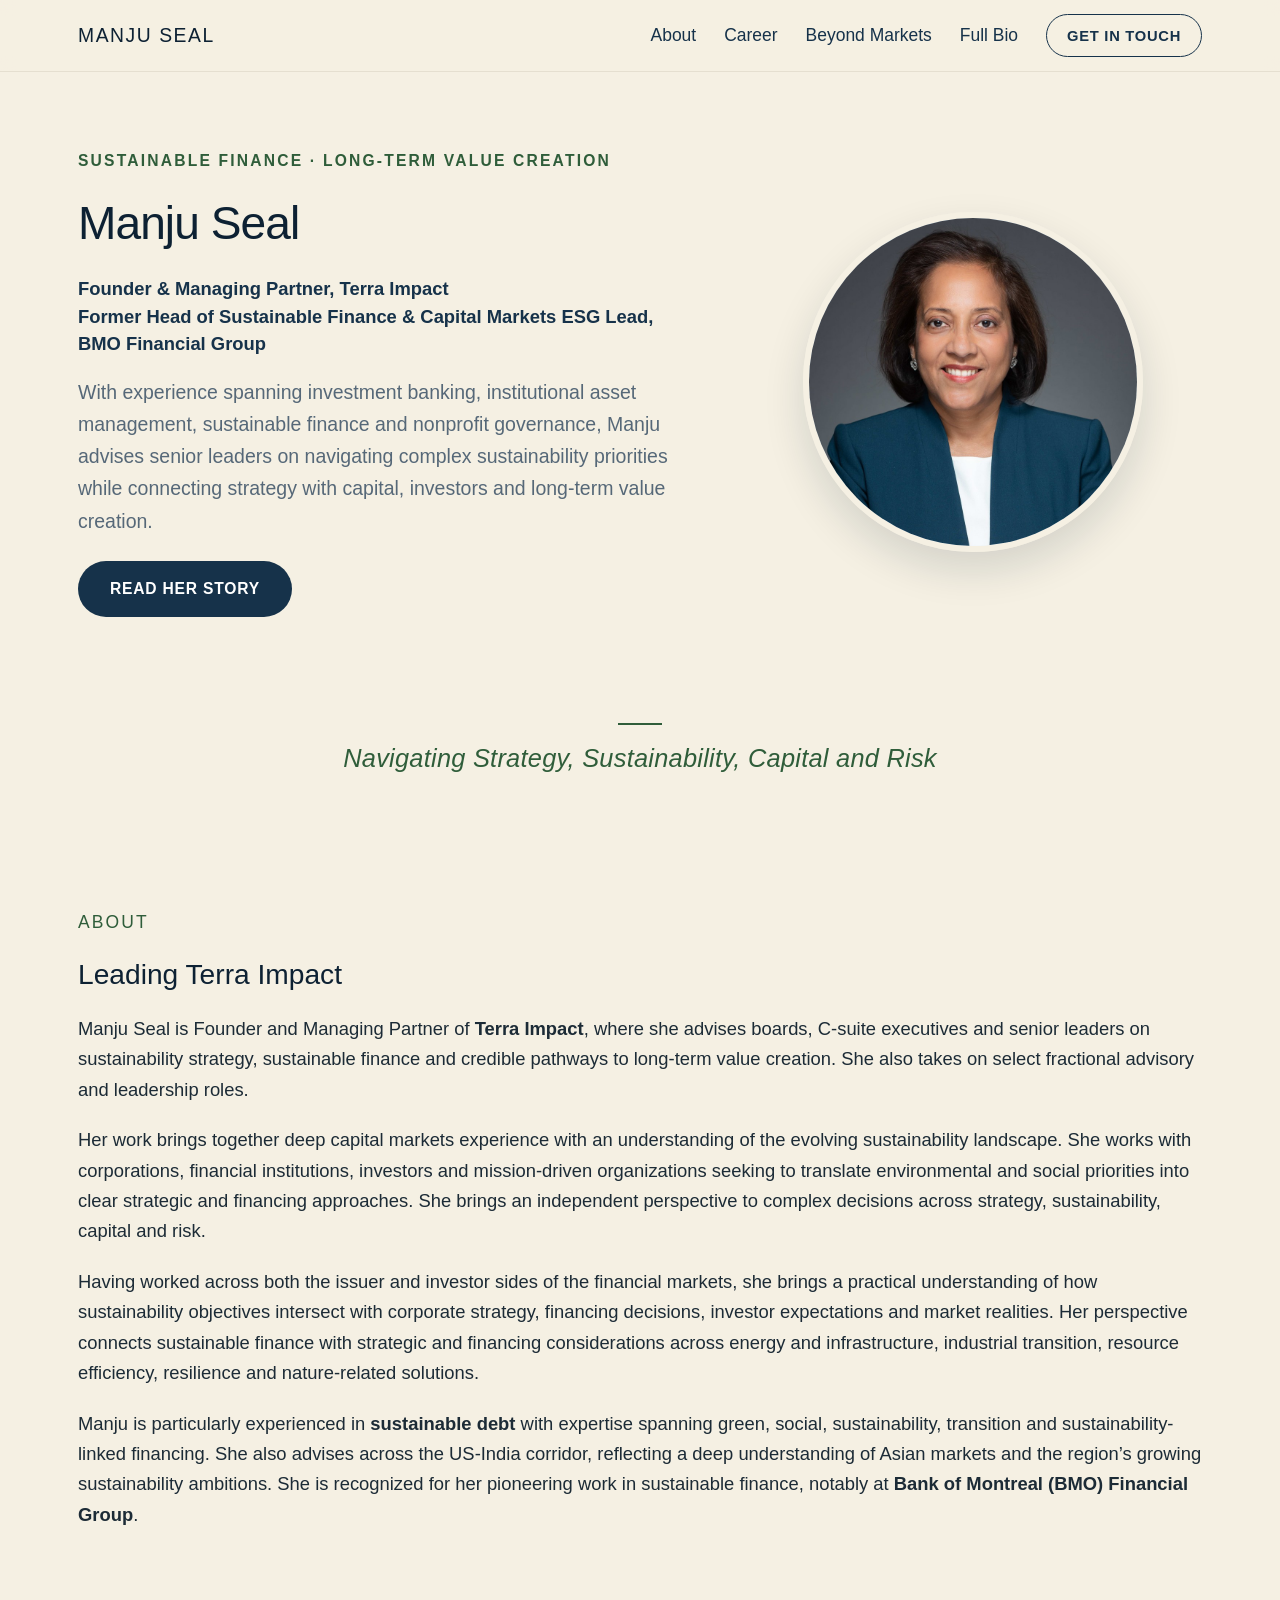
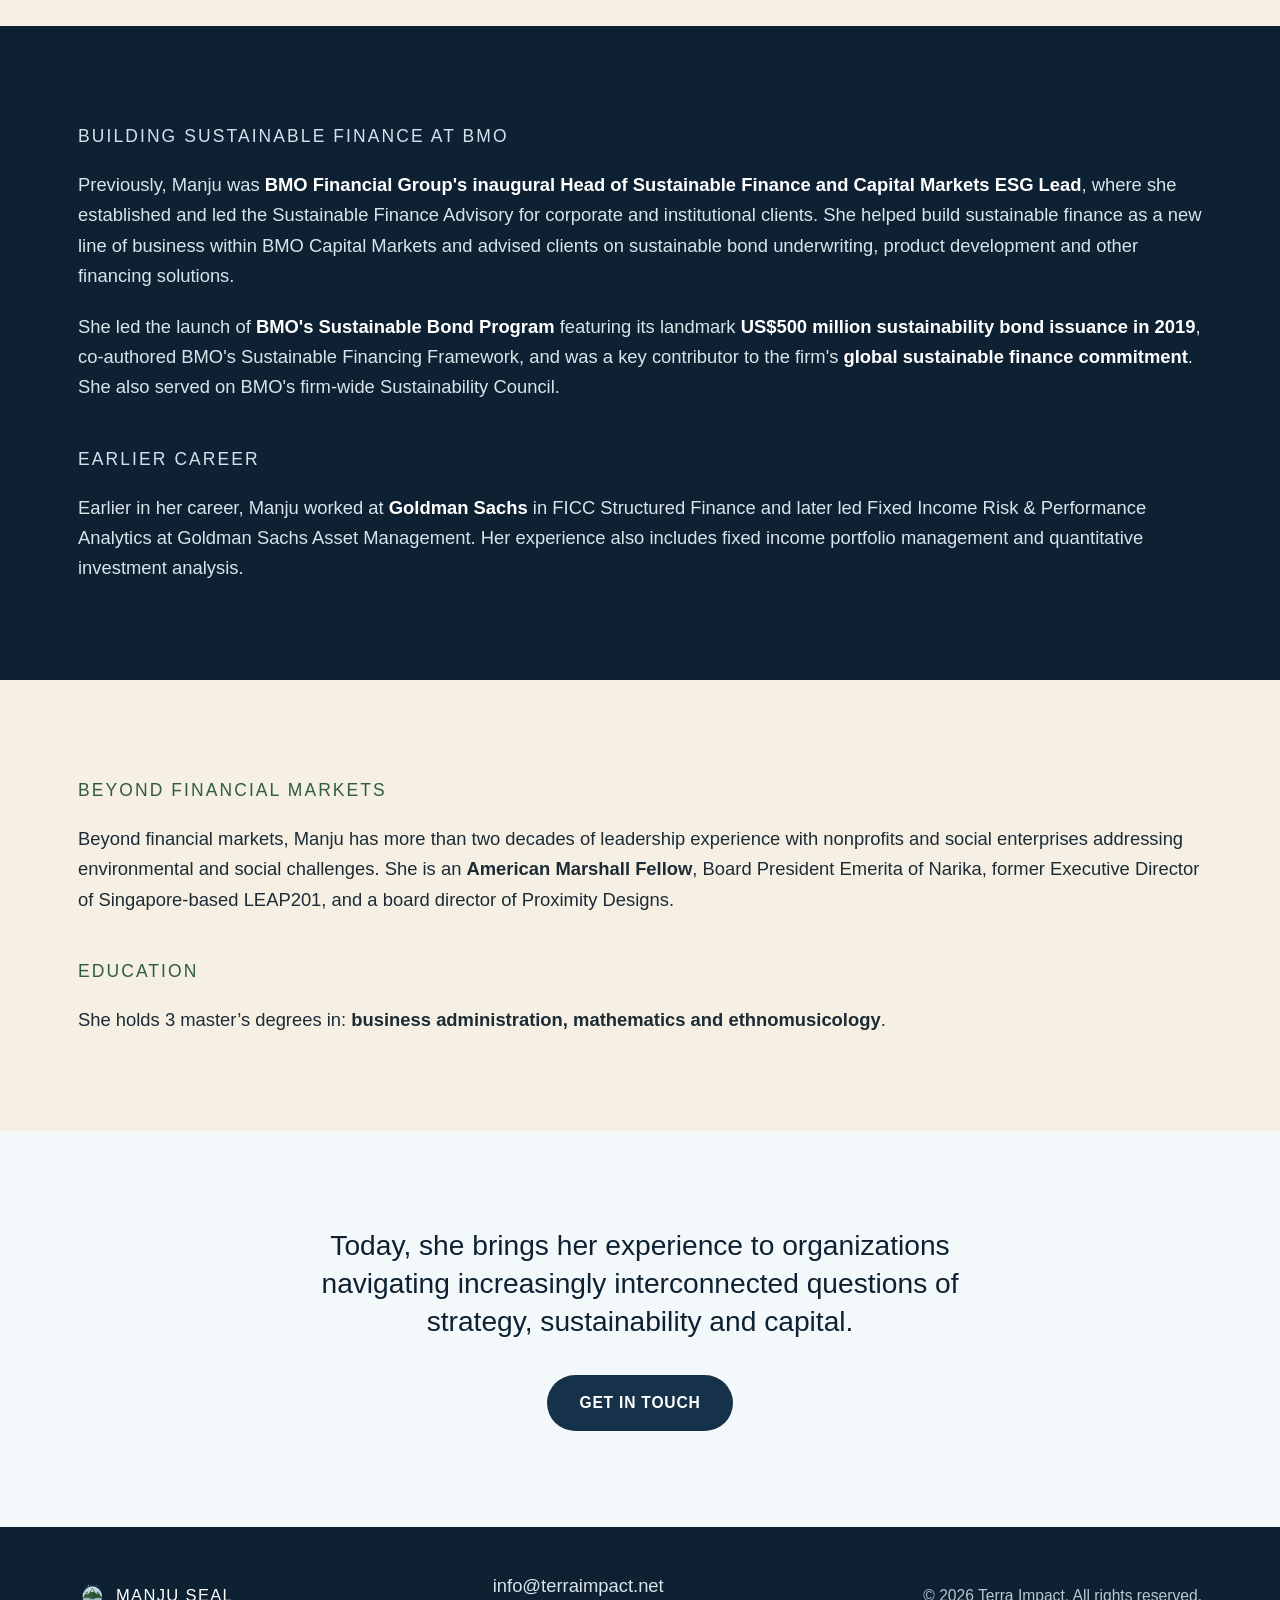
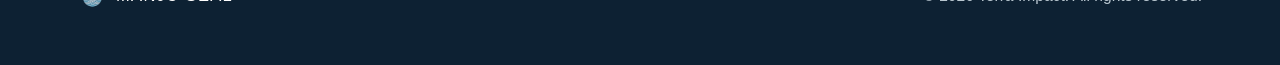
==== commit 6f046f5c: "Add files via upload" ====
--- a/index.html
+++ b/index.html
@@ -28,7 +28,6 @@
       <a href="#career">Career</a>
       <a href="#beyond">Beyond Markets</a>
       <a href="full-bio.html">Full Bio</a>
-      <a href="https://terraimpact.net" target="_blank" rel="noopener">Terra Impact &#8599;</a>
       <a href="#contact" class="nav-cta">Get in Touch</a>
     </nav>
   </div>
@@ -46,7 +45,6 @@
         <p class="lede">With experience spanning investment banking, institutional asset management, sustainable finance and nonprofit governance, Manju advises senior leaders on navigating complex sustainability priorities while connecting strategy with capital, investors and long-term value creation.</p>
         <div class="hero-actions">
           <a href="#about" class="btn btn-primary">Read Her Story</a>
-          <a href="https://terraimpact.net" class="btn btn-ghost" target="_blank" rel="noopener">Visit Terra Impact</a>
         </div>
       </div>
       <div class="hero-mark">
@@ -118,7 +116,7 @@
       <img src="assets/logo.png" alt="Terra Impact" class="footer-mark">
       <span>MANJU SEAL</span>
     </div>
-    <p class="footer-contact"><a href="mailto:info@terraimpact.net">info@terraimpact.net</a> &middot; <a href="https://terraimpact.net" target="_blank" rel="noopener">terraimpact.net</a></p>
+    <p class="footer-contact"><a href="mailto:info@terraimpact.net">info@terraimpact.net</a></p>
     <p class="footer-copy">&copy; <span id="year"></span> Terra Impact. All rights reserved.</p>
   </div>
 </footer>
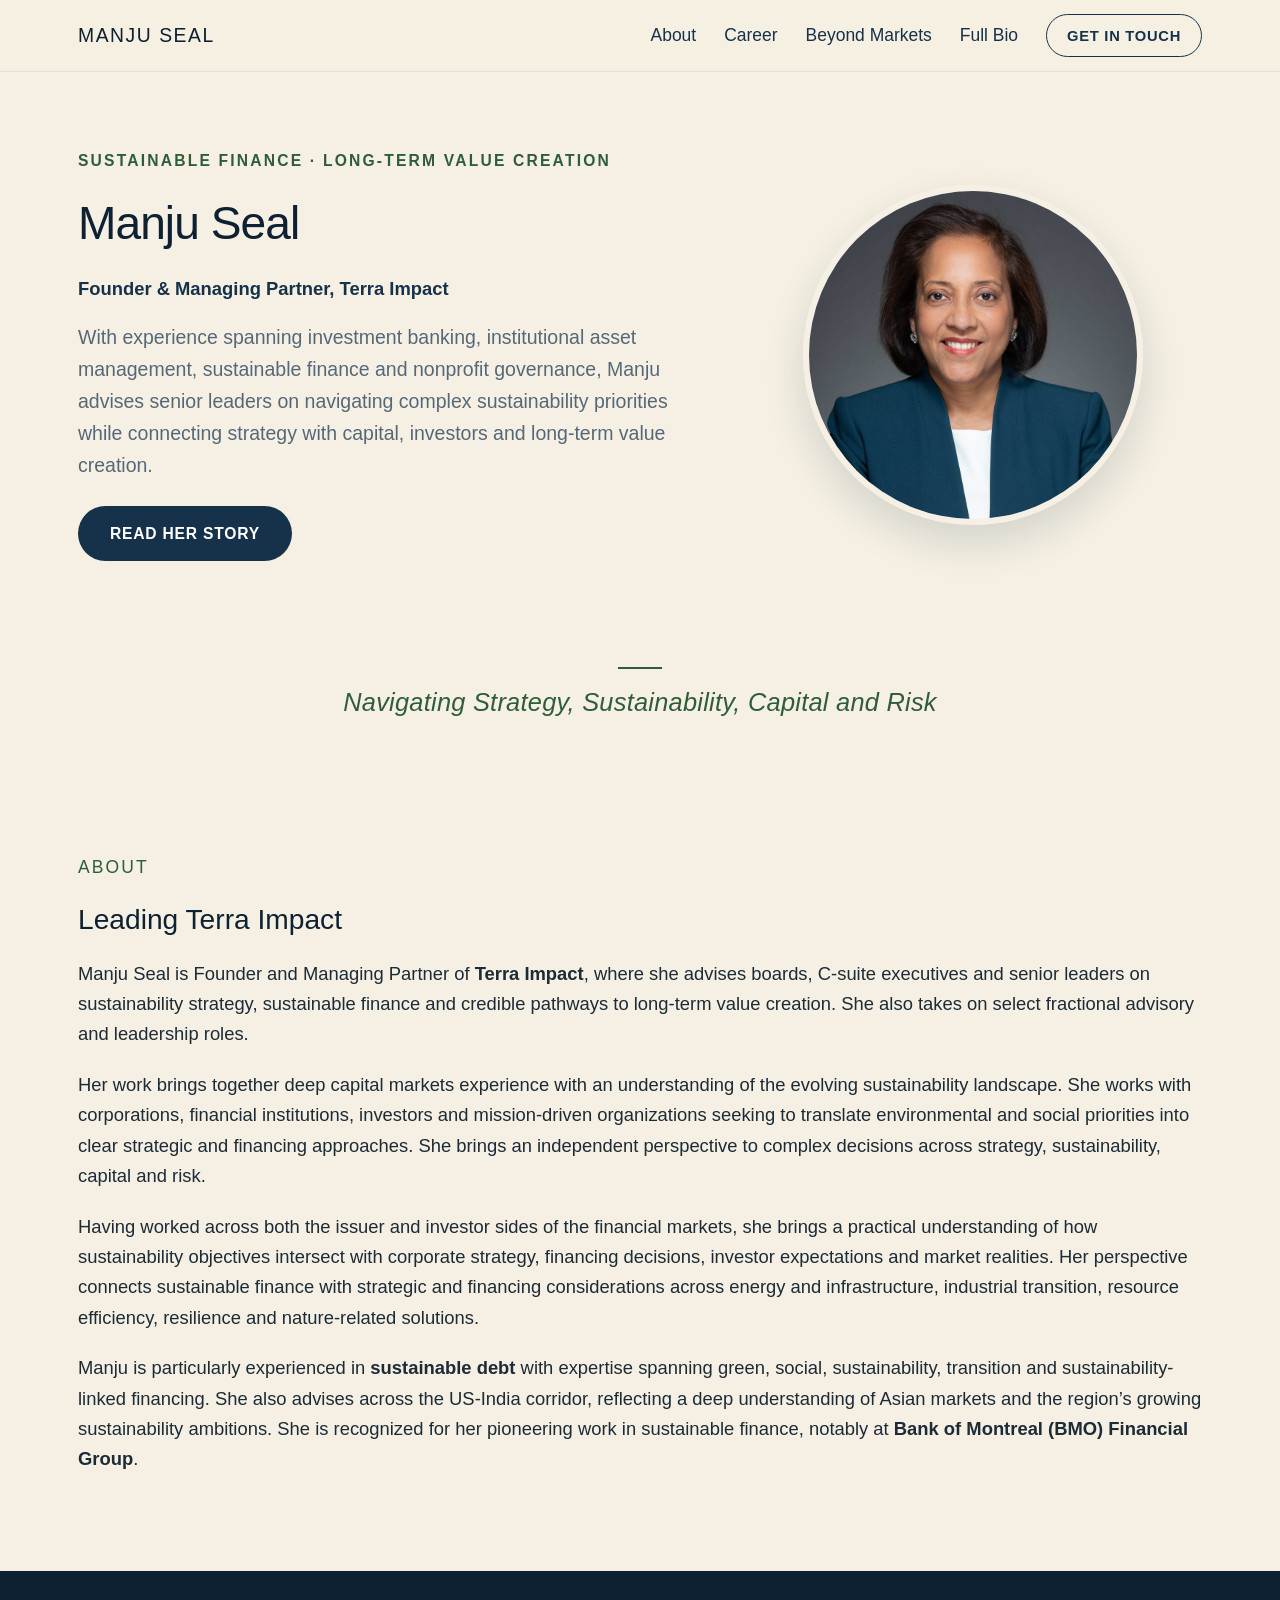
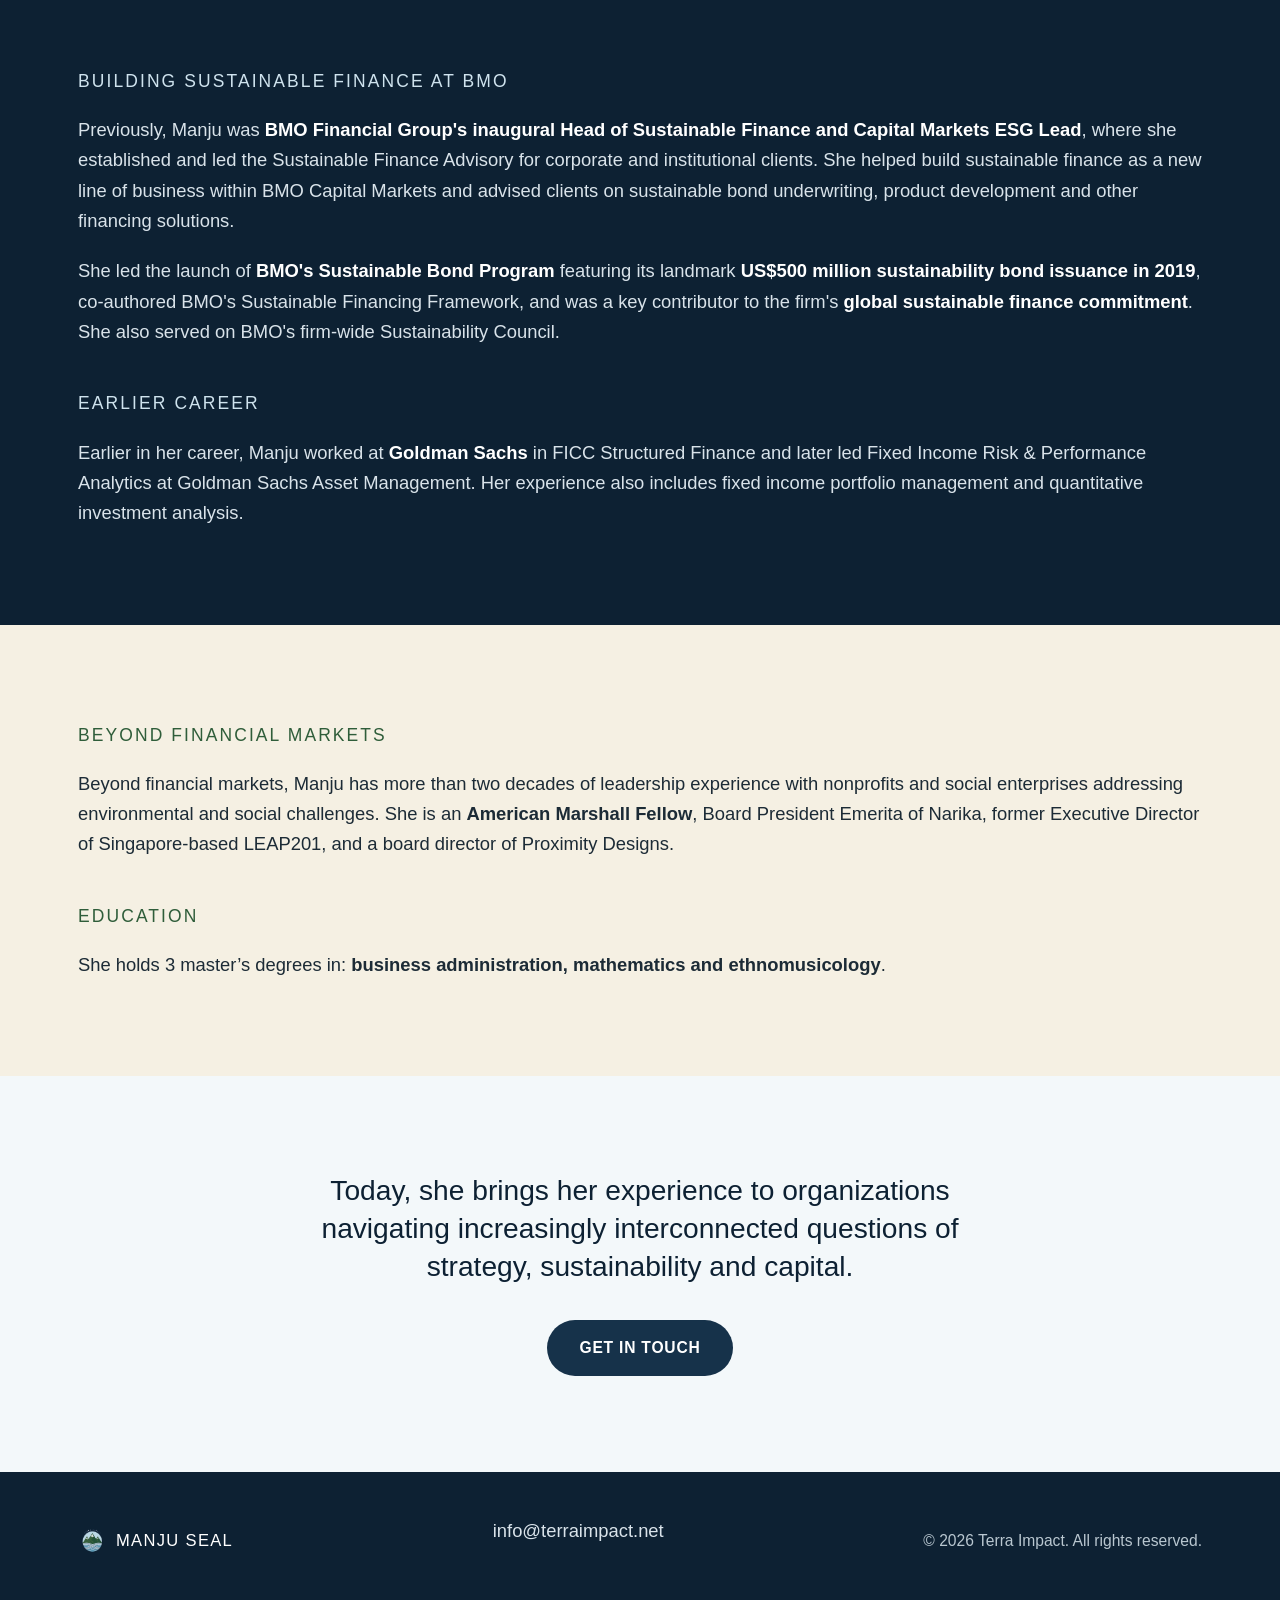
==== commit 685cd308: "Add files via upload" ====
--- a/index.html
+++ b/index.html
@@ -41,7 +41,7 @@
       <div class="hero-copy">
         <p class="eyebrow">Sustainable Finance &middot; Long-Term Value Creation</p>
         <h1>Manju Seal</h1>
-        <p class="hero-role">Founder &amp; Managing Partner, Terra Impact<br>Former Head of Sustainable Finance &amp; Capital Markets ESG Lead, BMO Financial Group</p>
+        <p class="hero-role">Founder &amp; Managing Partner, Terra Impact</p>
         <p class="lede">With experience spanning investment banking, institutional asset management, sustainable finance and nonprofit governance, Manju advises senior leaders on navigating complex sustainability priorities while connecting strategy with capital, investors and long-term value creation.</p>
         <div class="hero-actions">
           <a href="#about" class="btn btn-primary">Read Her Story</a>
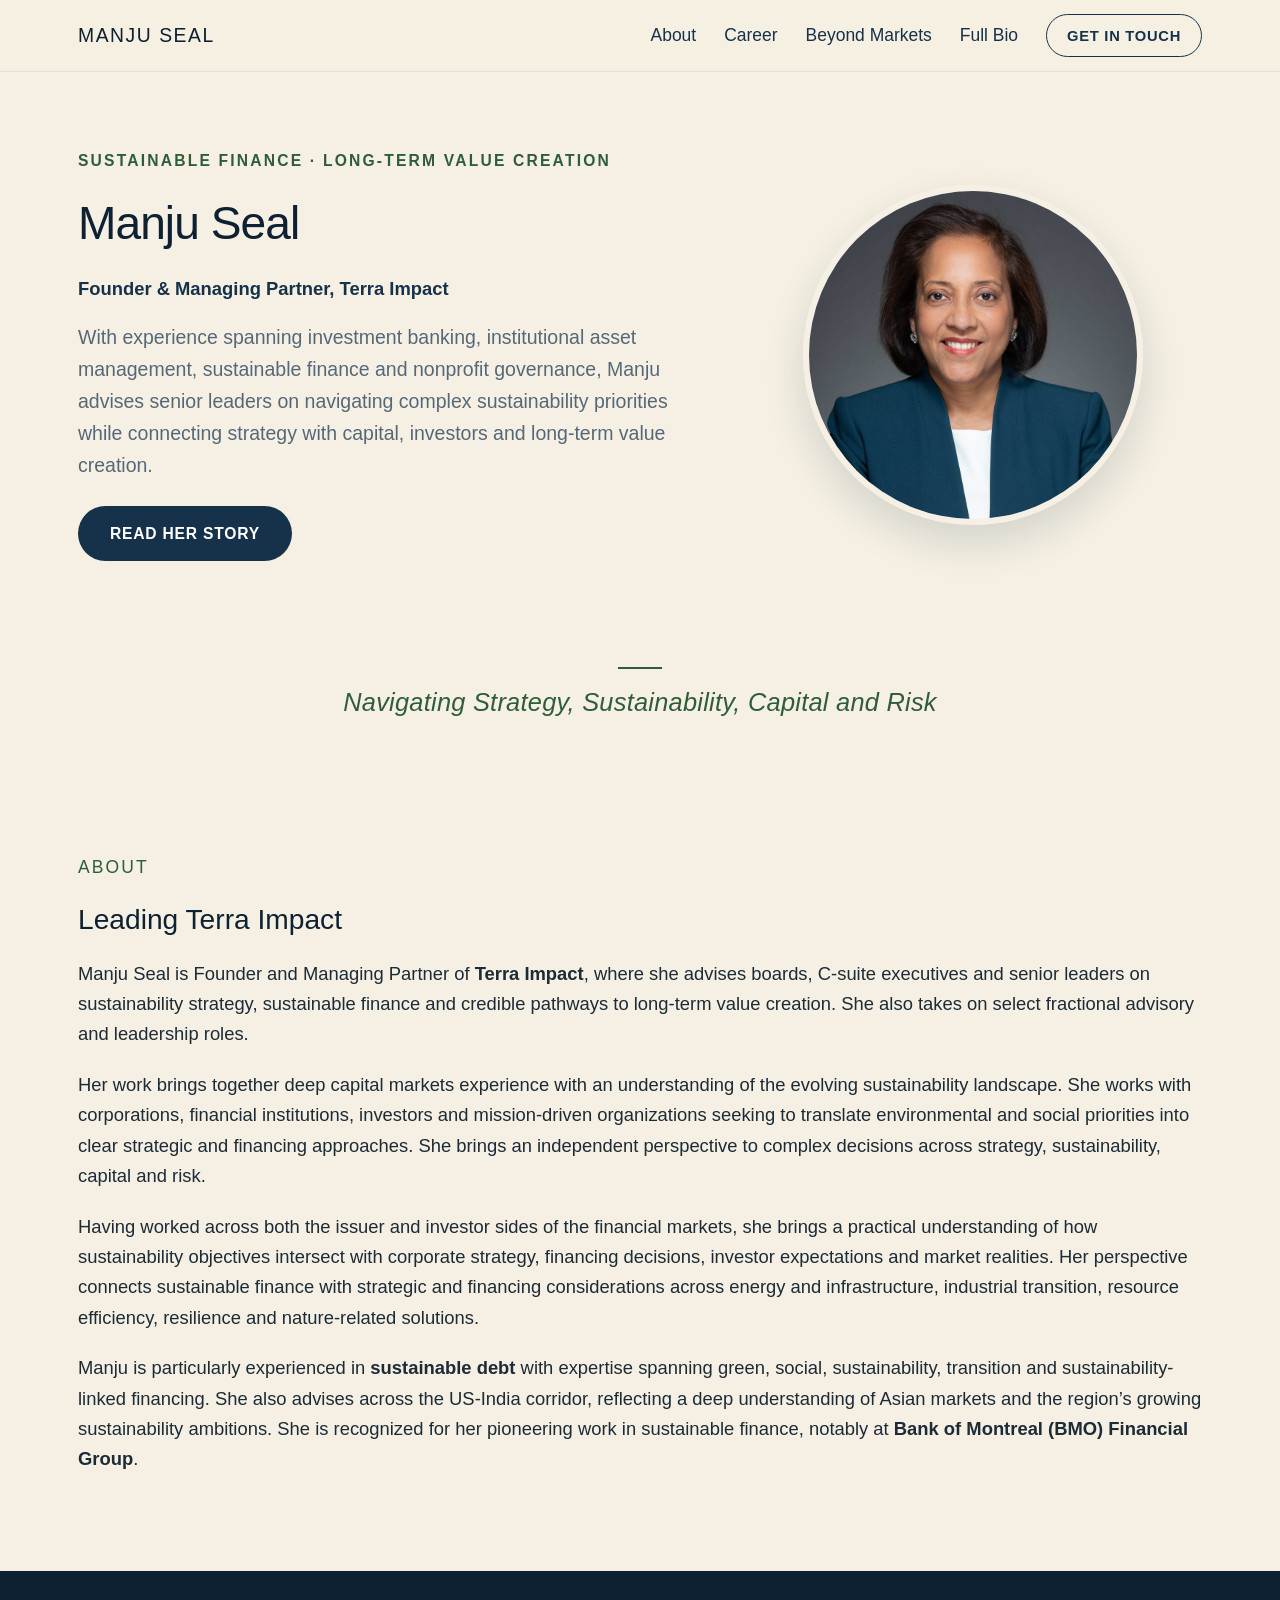
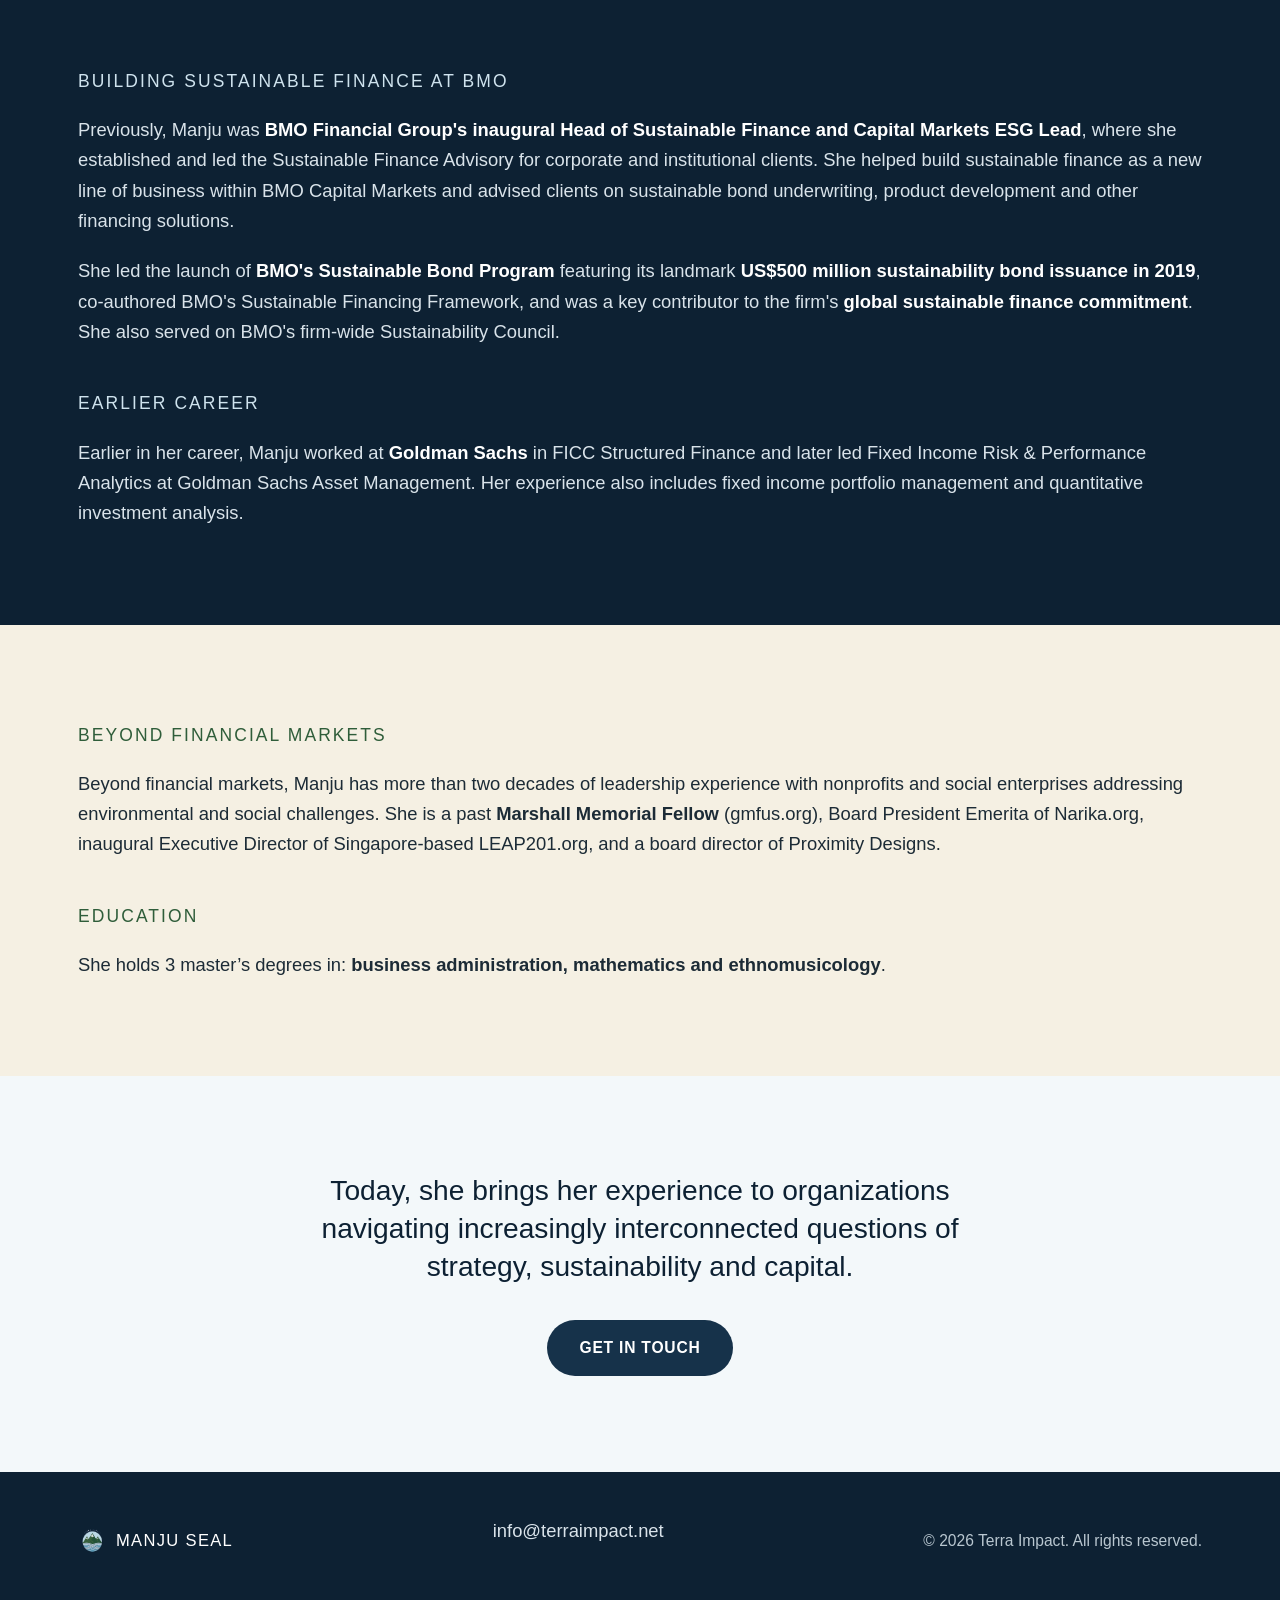
==== commit 83976ece: "Add files via upload" ====
--- a/index.html
+++ b/index.html
@@ -91,7 +91,7 @@
   <section class="section" id="beyond">
     <div class="wrap">
       <p class="kicker">Beyond Financial Markets</p>
-      <p>Beyond financial markets, Manju has more than two decades of leadership experience with nonprofits and social enterprises addressing environmental and social challenges. She is an <strong>American Marshall Fellow</strong>, Board President Emerita of Narika, former Executive Director of Singapore-based LEAP201, and a board director of Proximity Designs.</p>
+      <p>Beyond financial markets, Manju has more than two decades of leadership experience with nonprofits and social enterprises addressing environmental and social challenges. She is a past <strong>Marshall Memorial Fellow</strong> (gmfus.org), Board President Emerita of Narika.org, inaugural Executive Director of Singapore-based LEAP201.org, and a board director of Proximity Designs.</p>
 
       <p class="kicker" style="margin-top:2.4em;">Education</p>
       <p>She holds 3 master&rsquo;s degrees in: <strong>business administration, mathematics and ethnomusicology</strong>.</p>
